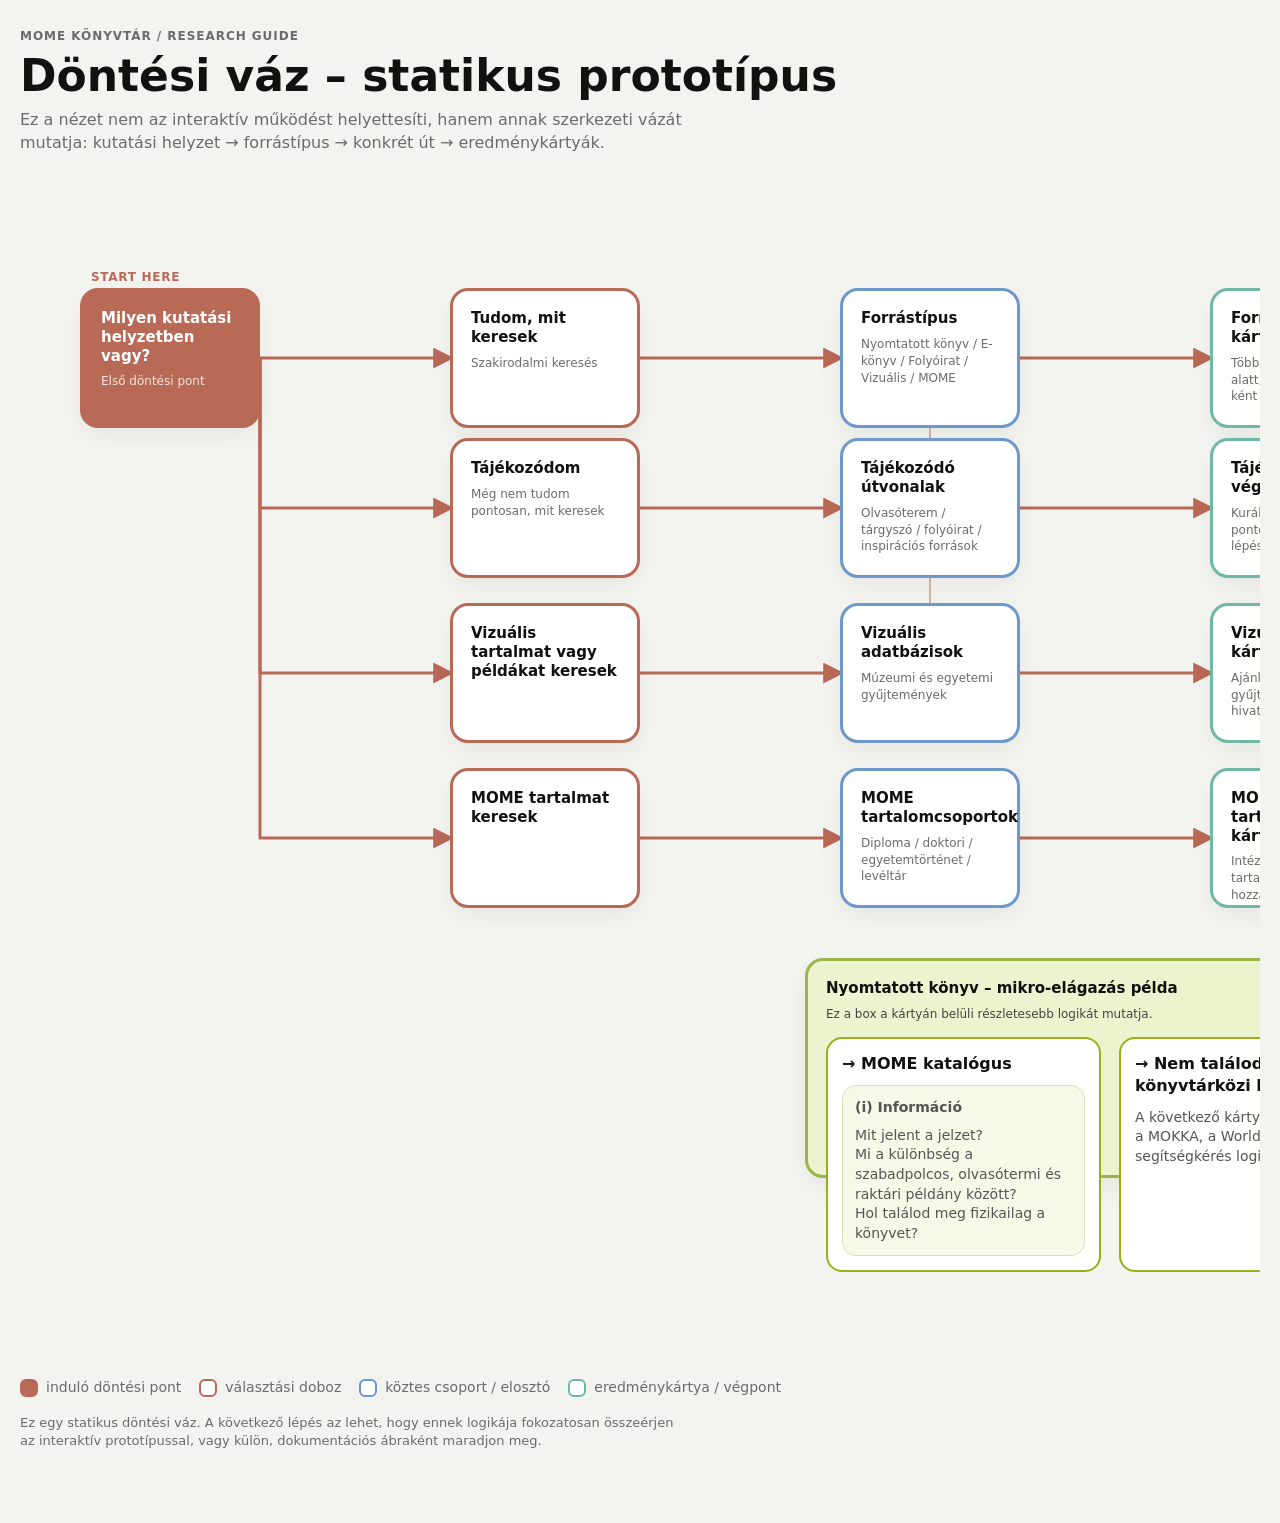
==== mome-research-guide/decision-map.html @ 1010f5ba "Add static decision map prototype for research guide structure" ====
<!DOCTYPE html>
<html lang="hu">
<head>
  <meta charset="UTF-8" />
  <meta name="viewport" content="width=device-width, initial-scale=1.0" />
  <title>MOME Research Guide – döntési váz</title>
  <style>
    :root {
      --bg: #f3f3f0;
      --surface: #ffffff;
      --text: #111111;
      --muted: #6b6b6b;
      --line: #b96a57;
      --line-soft: #d8b2a7;
      --accent: #c2d74c;
      --accent-soft: #edf3cf;
      --shadow: 0 10px 24px rgba(0,0,0,.05);
      --radius: 18px;
    }

    * { box-sizing: border-box; }
    body {
      margin: 0;
      background: var(--bg);
      color: var(--text);
      font-family: system-ui, -apple-system, BlinkMacSystemFont, "Segoe UI", Roboto, Helvetica, Arial, sans-serif;
      line-height: 1.4;
    }

    .wrap {
      max-width: 1500px;
      margin: 0 auto;
      padding: 28px 20px 60px;
    }

    .top {
      margin-bottom: 24px;
    }

    .eyebrow {
      margin: 0 0 8px;
      font-size: 12px;
      text-transform: uppercase;
      letter-spacing: .08em;
      color: var(--muted);
      font-weight: 700;
    }

    h1 {
      margin: 0 0 10px;
      font-size: clamp(28px, 4vw, 44px);
      line-height: 1.06;
    }

    .lead {
      max-width: 72ch;
      margin: 0;
      color: var(--muted);
    }

    .board {
      position: relative;
      min-height: 1180px;
      overflow-x: auto;
      padding: 20px 0 40px;
    }

    .canvas {
      position: relative;
      width: 1380px;
      height: 1120px;
      margin: 0 auto;
    }

    svg.lines {
      position: absolute;
      inset: 0;
      width: 100%;
      height: 100%;
      overflow: visible;
      pointer-events: none;
    }

    .node {
      position: absolute;
      background: var(--surface);
      border: 3px solid var(--line);
      border-radius: 18px;
      box-shadow: var(--shadow);
      padding: 18px 18px 16px;
    }

    .node--start {
      background: var(--line);
      color: #fff;
    }

    .node--group {
      border-color: #6d98c9;
    }

    .node--result {
      border-color: #70b8a6;
    }

    .node-title {
      margin: 0;
      font-size: 15px;
      line-height: 1.25;
      font-weight: 700;
    }

    .node-sub {
      margin: 8px 0 0;
      font-size: 12px;
      color: var(--muted);
    }

    .node--start .node-sub { color: rgba(255,255,255,.82); }

    .badge {
      position: absolute;
      top: -22px;
      left: 8px;
      font-size: 12px;
      font-weight: 700;
      letter-spacing: .06em;
      text-transform: uppercase;
      color: var(--line);
    }

    .legend {
      display: grid;
      grid-template-columns: repeat(4, max-content);
      gap: 14px 18px;
      margin-top: 20px;
      align-items: center;
    }

    .legend-item {
      display: inline-flex;
      align-items: center;
      gap: 8px;
      font-size: 14px;
      color: var(--muted);
    }

    .legend-swatch {
      width: 18px;
      height: 18px;
      border-radius: 6px;
      border: 2px solid var(--line);
      background: var(--surface);
    }

    .legend-swatch.start { background: var(--line); }
    .legend-swatch.group { border-color: #6d98c9; }
    .legend-swatch.result { border-color: #70b8a6; }
    .legend-swatch.help { border-color: #9ab648; background: var(--accent-soft); }

    .footnote {
      margin-top: 16px;
      font-size: 13px;
      color: var(--muted);
      max-width: 80ch;
    }

    @media (max-width: 1100px) {
      .board { overflow-x: auto; }
    }
  </style>
</head>
<body>
  <div class="wrap">
    <div class="top">
      <p class="eyebrow">MOME Könyvtár / Research Guide</p>
      <h1>Döntési váz – statikus prototípus</h1>
      <p class="lead">Ez a nézet nem az interaktív működést helyettesíti, hanem annak szerkezeti vázát mutatja: kutatási helyzet → forrástípus → konkrét út → eredménykártyák.</p>
    </div>

    <div class="board">
      <div class="canvas">
        <svg class="lines" viewBox="0 0 1380 1120" xmlns="http://www.w3.org/2000/svg" aria-hidden="true">
          <defs>
            <marker id="arrow" viewBox="0 0 10 10" refX="8" refY="5" markerWidth="7" markerHeight="7" orient="auto-start-reverse">
              <path d="M 0 0 L 10 5 L 0 10 z" fill="#b96a57" />
            </marker>
          </defs>

          <path d="M 240 160 L 430 160" stroke="#b96a57" stroke-width="3" fill="none" marker-end="url(#arrow)"/>
          <path d="M 240 160 L 240 310 L 430 310" stroke="#b96a57" stroke-width="3" fill="none" marker-end="url(#arrow)"/>
          <path d="M 240 160 L 240 475 L 430 475" stroke="#b96a57" stroke-width="3" fill="none" marker-end="url(#arrow)"/>
          <path d="M 240 160 L 240 640 L 430 640" stroke="#b96a57" stroke-width="3" fill="none" marker-end="url(#arrow)"/>

          <path d="M 620 160 L 820 160" stroke="#b96a57" stroke-width="3" fill="none" marker-end="url(#arrow)"/>
          <path d="M 620 310 L 820 310" stroke="#b96a57" stroke-width="3" fill="none" marker-end="url(#arrow)"/>
          <path d="M 620 475 L 820 475" stroke="#b96a57" stroke-width="3" fill="none" marker-end="url(#arrow)"/>
          <path d="M 620 640 L 820 640" stroke="#b96a57" stroke-width="3" fill="none" marker-end="url(#arrow)"/>

          <path d="M 1000 160 L 1190 160" stroke="#b96a57" stroke-width="3" fill="none" marker-end="url(#arrow)"/>
          <path d="M 1000 310 L 1190 310" stroke="#b96a57" stroke-width="3" fill="none" marker-end="url(#arrow)"/>
          <path d="M 1000 475 L 1190 475" stroke="#b96a57" stroke-width="3" fill="none" marker-end="url(#arrow)"/>
          <path d="M 1000 640 L 1190 640" stroke="#b96a57" stroke-width="3" fill="none" marker-end="url(#arrow)"/>

          <path d="M 910 220 L 910 270" stroke="#d8b2a7" stroke-width="2" fill="none"/>
          <path d="M 910 370 L 910 435" stroke="#d8b2a7" stroke-width="2" fill="none"/>
        </svg>

        <div class="node node--start" style="left:60px; top:90px; width:180px; height:140px;">
          <div class="badge">Start here</div>
          <p class="node-title">Milyen kutatási helyzetben vagy?</p>
          <p class="node-sub">Első döntési pont</p>
        </div>

        <div class="node" style="left:430px; top:90px; width:190px; height:140px;">
          <p class="node-title">Tudom, mit keresek</p>
          <p class="node-sub">Szakirodalmi keresés</p>
        </div>

        <div class="node" style="left:430px; top:240px; width:190px; height:140px;">
          <p class="node-title">Tájékozódom</p>
          <p class="node-sub">Még nem tudom pontosan, mit keresek</p>
        </div>

        <div class="node" style="left:430px; top:405px; width:190px; height:140px;">
          <p class="node-title">Vizuális tartalmat vagy példákat keresek</p>
        </div>

        <div class="node" style="left:430px; top:570px; width:190px; height:140px;">
          <p class="node-title">MOME tartalmat keresek</p>
        </div>

        <div class="node node--group" style="left:820px; top:90px; width:180px; height:140px;">
          <p class="node-title">Forrástípus</p>
          <p class="node-sub">Nyomtatott könyv / E-könyv / Folyóirat / Vizuális / MOME</p>
        </div>

        <div class="node node--group" style="left:820px; top:240px; width:180px; height:140px;">
          <p class="node-title">Tájékozódó útvonalak</p>
          <p class="node-sub">Olvasóterem / tárgyszó / folyóirat / inspirációs források</p>
        </div>

        <div class="node node--group" style="left:820px; top:405px; width:180px; height:140px;">
          <p class="node-title">Vizuális adatbázisok</p>
          <p class="node-sub">Múzeumi és egyetemi gyűjtemények</p>
        </div>

        <div class="node node--group" style="left:820px; top:570px; width:180px; height:140px;">
          <p class="node-title">MOME tartalomcsoportok</p>
          <p class="node-sub">Diploma / doktori / egyetemtörténet / levéltár</p>
        </div>

        <div class="node node--result" style="left:1190px; top:90px; width:170px; height:140px;">
          <p class="node-title">Forrástípus-kártyák</p>
          <p class="node-sub">Több kártya egymás alatt, egy bundle-ként kezelve</p>
        </div>

        <div class="node node--result" style="left:1190px; top:240px; width:170px; height:140px;">
          <p class="node-title">Tájékozódó végpontok</p>
          <p class="node-sub">Kurált belépési pontok és első lépések</p>
        </div>

        <div class="node node--result" style="left:1190px; top:405px; width:170px; height:140px;">
          <p class="node-title">Vizuális forrás-kártya</p>
          <p class="node-sub">Ajánlott gyűjtemények és hivatkozási segítség</p>
        </div>

        <div class="node node--result" style="left:1190px; top:570px; width:170px; height:140px;">
          <p class="node-title">MOME tartalom-kártya</p>
          <p class="node-sub">Intézményi tartalmak és hozzáférési logika</p>
        </div>

        <div class="node" style="left:785px; top:760px; width:610px; height:220px; border-color:#9ab648; background:#edf3cf;">
          <p class="node-title">Nyomtatott könyv – mikro-elágazás példa</p>
          <p class="node-sub" style="margin-bottom:14px; color:#444;">Ez a box a kártyán belüli részletesebb logikát mutatja.</p>
          <div style="display:grid; grid-template-columns:1fr 1fr; gap:18px;">
            <div style="background:#fff; border:2px solid #94b117; border-radius:16px; padding:14px;">
              <strong style="display:block; margin-bottom:10px;">→ MOME katalógus</strong>
              <div style="background:#f6f9e8; border:1px solid #d8e1b1; border-radius:14px; padding:12px; font-size:14px; color:#555;">
                <div style="font-weight:600; margin-bottom:8px;">(i) Információ</div>
                <div>Mit jelent a jelzet?</div>
                <div>Mi a különbség a szabadpolcos, olvasótermi és raktári példány között?</div>
                <div>Hol találod meg fizikailag a könyvet?</div>
              </div>
            </div>
            <div style="background:#fff; border:2px solid #94b117; border-radius:16px; padding:14px;">
              <strong style="display:block; margin-bottom:10px;">→ Nem találod? → könyvtárközi kölcsönzés</strong>
              <div style="font-size:14px; color:#555;">A következő kártyán jelenhet meg a MOKKA, a WorldCat és a segítségkérés logikája.</div>
            </div>
          </div>
        </div>
      </div>
    </div>

    <div class="legend">
      <div class="legend-item"><span class="legend-swatch start"></span> induló döntési pont</div>
      <div class="legend-item"><span class="legend-swatch"></span> választási doboz</div>
      <div class="legend-item"><span class="legend-swatch group"></span> köztes csoport / elosztó</div>
      <div class="legend-item"><span class="legend-swatch result"></span> eredménykártya / végpont</div>
    </div>

    <p class="footnote">Ez egy statikus döntési váz. A következő lépés az lehet, hogy ennek logikája fokozatosan összeérjen az interaktív prototípussal, vagy külön, dokumentációs ábraként maradjon meg.</p>
  </div>
</body>
</html>
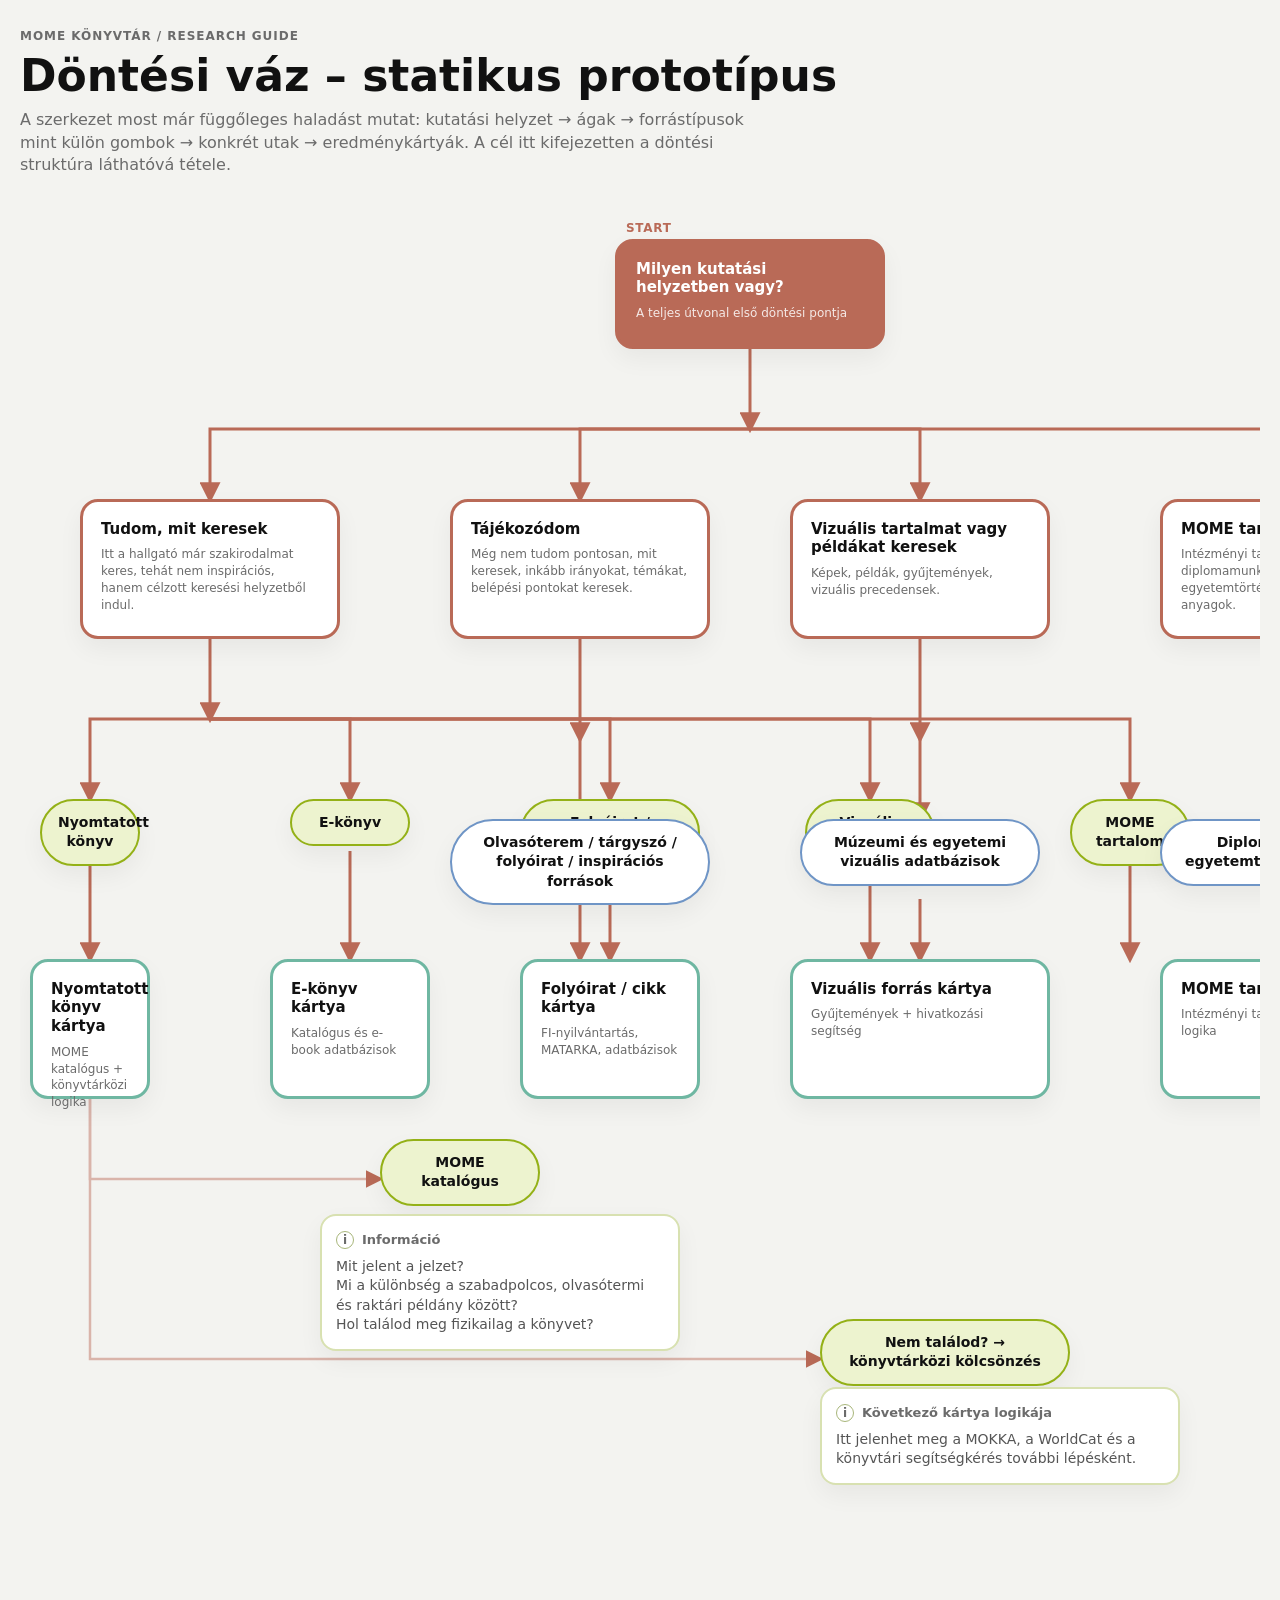
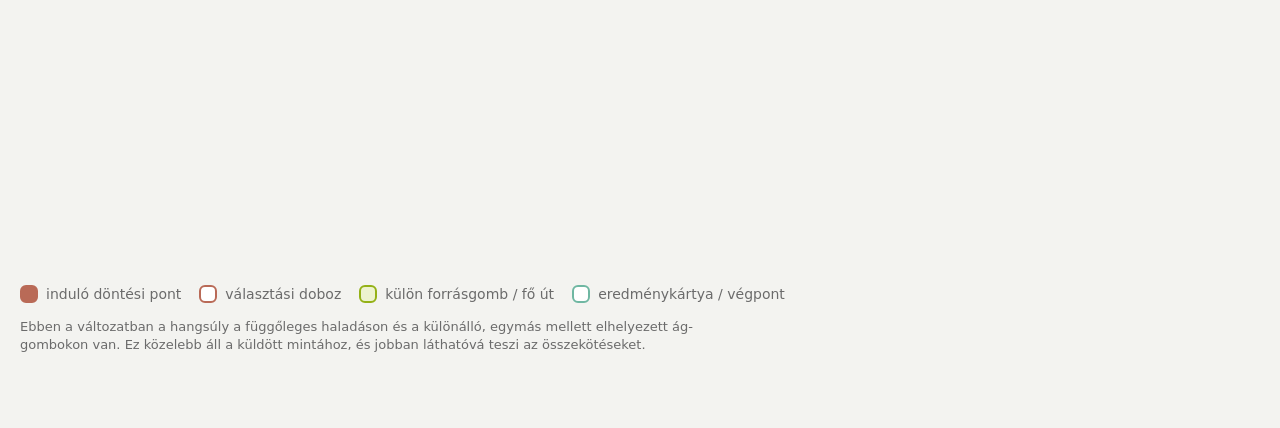
==== commit 3b0c0d29: "Rework decision map to vertical flow with separate branching buttons" ====
--- a/mome-research-guide/decision-map.html
+++ b/mome-research-guide/decision-map.html
@@ -11,13 +11,14 @@
       --text: #111111;
       --muted: #6b6b6b;
       --line: #b96a57;
-      --line-soft: #d8b2a7;
+      --line-soft: #d9b4aa;
       --accent: #c2d74c;
       --accent-soft: #edf3cf;
+      --result: #6fb7a2;
+      --group: #6f95c6;
       --shadow: 0 10px 24px rgba(0,0,0,.05);
       --radius: 18px;
     }
-
     * { box-sizing: border-box; }
     body {
       margin: 0;
@@ -26,17 +27,11 @@
       font-family: system-ui, -apple-system, BlinkMacSystemFont, "Segoe UI", Roboto, Helvetica, Arial, sans-serif;
       line-height: 1.4;
     }
-
     .wrap {
-      max-width: 1500px;
+      max-width: 1540px;
       margin: 0 auto;
       padding: 28px 20px 60px;
     }
-
-    .top {
-      margin-bottom: 24px;
-    }
-
     .eyebrow {
       margin: 0 0 8px;
       font-size: 12px;
@@ -45,42 +40,33 @@
       color: var(--muted);
       font-weight: 700;
     }
-
     h1 {
       margin: 0 0 10px;
       font-size: clamp(28px, 4vw, 44px);
       line-height: 1.06;
     }
-
     .lead {
       max-width: 72ch;
-      margin: 0;
-      color: var(--muted);
-    }
-
+      margin: 0 0 22px;
+      color: var(--muted);
+    }
     .board {
-      position: relative;
-      min-height: 1180px;
       overflow-x: auto;
-      padding: 20px 0 40px;
-    }
-
+      padding-bottom: 28px;
+    }
     .canvas {
       position: relative;
-      width: 1380px;
-      height: 1120px;
+      width: 1460px;
+      height: 1640px;
       margin: 0 auto;
     }
-
     svg.lines {
       position: absolute;
       inset: 0;
       width: 100%;
       height: 100%;
-      overflow: visible;
       pointer-events: none;
     }
-
     .node {
       position: absolute;
       background: var(--surface);
@@ -89,35 +75,24 @@
       box-shadow: var(--shadow);
       padding: 18px 18px 16px;
     }
-
     .node--start {
       background: var(--line);
       color: #fff;
     }
-
-    .node--group {
-      border-color: #6d98c9;
-    }
-
-    .node--result {
-      border-color: #70b8a6;
-    }
-
+    .node--group { border-color: var(--group); }
+    .node--result { border-color: var(--result); }
     .node-title {
       margin: 0;
       font-size: 15px;
       line-height: 1.25;
       font-weight: 700;
     }
-
     .node-sub {
       margin: 8px 0 0;
       font-size: 12px;
       color: var(--muted);
     }
-
-    .node--start .node-sub { color: rgba(255,255,255,.82); }
-
+    .node--start .node-sub { color: rgba(255,255,255,.85); }
     .badge {
       position: absolute;
       top: -22px;
@@ -128,23 +103,63 @@
       text-transform: uppercase;
       color: var(--line);
     }
-
-    .legend {
-      display: grid;
-      grid-template-columns: repeat(4, max-content);
-      gap: 14px 18px;
-      margin-top: 20px;
-      align-items: center;
-    }
-
-    .legend-item {
+    .choice {
+      position: absolute;
+      background: #fff;
+      border: 2px solid var(--line);
+      border-radius: 999px;
+      padding: 12px 16px;
+      box-shadow: var(--shadow);
+      font-size: 14px;
+      font-weight: 600;
+      text-align: center;
+    }
+    .choice--accent {
+      border-color: #94b117;
+      background: var(--accent-soft);
+    }
+    .choice--group {
+      border-color: var(--group);
+    }
+    .panel-note {
+      position: absolute;
+      background: #fff;
+      border: 2px solid #d8e1b1;
+      border-radius: 16px;
+      padding: 14px;
+      color: #555;
+      font-size: 14px;
+      box-shadow: var(--shadow);
+    }
+    .panel-note .head {
       display: inline-flex;
       align-items: center;
       gap: 8px;
+      margin-bottom: 8px;
+      color: var(--muted);
+      font-weight: 600;
+      font-size: 13px;
+    }
+    .icon {
+      display: inline-flex;
+      align-items: center;
+      justify-content: center;
+      width: 18px;
+      height: 18px;
+      border-radius: 50%;
+      border: 1px solid #a8b67a;
+      font-size: 12px;
+      line-height: 1;
+    }
+    .legend {
+      display: flex;
+      flex-wrap: wrap;
+      gap: 14px 18px;
+      margin-top: 18px;
+      color: var(--muted);
       font-size: 14px;
-      color: var(--muted);
-    }
-
+    }
+    .legend-item { display: inline-flex; align-items: center; gap: 8px; }
     .legend-swatch {
       width: 18px;
       height: 18px;
@@ -152,142 +167,150 @@
       border: 2px solid var(--line);
       background: var(--surface);
     }
-
     .legend-swatch.start { background: var(--line); }
-    .legend-swatch.group { border-color: #6d98c9; }
-    .legend-swatch.result { border-color: #70b8a6; }
-    .legend-swatch.help { border-color: #9ab648; background: var(--accent-soft); }
-
+    .legend-swatch.group { border-color: var(--group); }
+    .legend-swatch.result { border-color: var(--result); }
+    .legend-swatch.accent { border-color: #94b117; background: var(--accent-soft); }
     .footnote {
-      margin-top: 16px;
+      margin-top: 14px;
       font-size: 13px;
       color: var(--muted);
-      max-width: 80ch;
-    }
-
-    @media (max-width: 1100px) {
-      .board { overflow-x: auto; }
+      max-width: 84ch;
     }
   </style>
 </head>
 <body>
   <div class="wrap">
-    <div class="top">
-      <p class="eyebrow">MOME Könyvtár / Research Guide</p>
-      <h1>Döntési váz – statikus prototípus</h1>
-      <p class="lead">Ez a nézet nem az interaktív működést helyettesíti, hanem annak szerkezeti vázát mutatja: kutatási helyzet → forrástípus → konkrét út → eredménykártyák.</p>
-    </div>
+    <p class="eyebrow">MOME Könyvtár / Research Guide</p>
+    <h1>Döntési váz – statikus prototípus</h1>
+    <p class="lead">A szerkezet most már függőleges haladást mutat: kutatási helyzet → ágak → forrástípusok mint külön gombok → konkrét utak → eredménykártyák. A cél itt kifejezetten a döntési struktúra láthatóvá tétele.</p>
 
     <div class="board">
       <div class="canvas">
-        <svg class="lines" viewBox="0 0 1380 1120" xmlns="http://www.w3.org/2000/svg" aria-hidden="true">
+        <svg class="lines" viewBox="0 0 1460 1640" xmlns="http://www.w3.org/2000/svg" aria-hidden="true">
           <defs>
             <marker id="arrow" viewBox="0 0 10 10" refX="8" refY="5" markerWidth="7" markerHeight="7" orient="auto-start-reverse">
               <path d="M 0 0 L 10 5 L 0 10 z" fill="#b96a57" />
             </marker>
           </defs>
 
-          <path d="M 240 160 L 430 160" stroke="#b96a57" stroke-width="3" fill="none" marker-end="url(#arrow)"/>
-          <path d="M 240 160 L 240 310 L 430 310" stroke="#b96a57" stroke-width="3" fill="none" marker-end="url(#arrow)"/>
-          <path d="M 240 160 L 240 475 L 430 475" stroke="#b96a57" stroke-width="3" fill="none" marker-end="url(#arrow)"/>
-          <path d="M 240 160 L 240 640 L 430 640" stroke="#b96a57" stroke-width="3" fill="none" marker-end="url(#arrow)"/>
-
-          <path d="M 620 160 L 820 160" stroke="#b96a57" stroke-width="3" fill="none" marker-end="url(#arrow)"/>
-          <path d="M 620 310 L 820 310" stroke="#b96a57" stroke-width="3" fill="none" marker-end="url(#arrow)"/>
-          <path d="M 620 475 L 820 475" stroke="#b96a57" stroke-width="3" fill="none" marker-end="url(#arrow)"/>
-          <path d="M 620 640 L 820 640" stroke="#b96a57" stroke-width="3" fill="none" marker-end="url(#arrow)"/>
-
-          <path d="M 1000 160 L 1190 160" stroke="#b96a57" stroke-width="3" fill="none" marker-end="url(#arrow)"/>
-          <path d="M 1000 310 L 1190 310" stroke="#b96a57" stroke-width="3" fill="none" marker-end="url(#arrow)"/>
-          <path d="M 1000 475 L 1190 475" stroke="#b96a57" stroke-width="3" fill="none" marker-end="url(#arrow)"/>
-          <path d="M 1000 640 L 1190 640" stroke="#b96a57" stroke-width="3" fill="none" marker-end="url(#arrow)"/>
-
-          <path d="M 910 220 L 910 270" stroke="#d8b2a7" stroke-width="2" fill="none"/>
-          <path d="M 910 370 L 910 435" stroke="#d8b2a7" stroke-width="2" fill="none"/>
+          <!-- start to first level -->
+          <path d="M730 150 L730 230" stroke="#b96a57" stroke-width="3" fill="none" marker-end="url(#arrow)"/>
+          <path d="M730 230 L190 230 L190 300" stroke="#b96a57" stroke-width="3" fill="none" marker-end="url(#arrow)"/>
+          <path d="M730 230 L560 230 L560 300" stroke="#b96a57" stroke-width="3" fill="none" marker-end="url(#arrow)"/>
+          <path d="M730 230 L900 230 L900 300" stroke="#b96a57" stroke-width="3" fill="none" marker-end="url(#arrow)"/>
+          <path d="M730 230 L1270 230 L1270 300" stroke="#b96a57" stroke-width="3" fill="none" marker-end="url(#arrow)"/>
+
+          <!-- tudom mit keresek to source type buttons -->
+          <path d="M190 440 L190 520" stroke="#b96a57" stroke-width="3" fill="none" marker-end="url(#arrow)"/>
+          <path d="M190 520 L70 520 L70 600" stroke="#b96a57" stroke-width="3" fill="none" marker-end="url(#arrow)"/>
+          <path d="M190 520 L330 520 L330 600" stroke="#b96a57" stroke-width="3" fill="none" marker-end="url(#arrow)"/>
+          <path d="M190 520 L590 520 L590 600" stroke="#b96a57" stroke-width="3" fill="none" marker-end="url(#arrow)"/>
+          <path d="M190 520 L850 520 L850 600" stroke="#b96a57" stroke-width="3" fill="none" marker-end="url(#arrow)"/>
+          <path d="M190 520 L1110 520 L1110 600" stroke="#b96a57" stroke-width="3" fill="none" marker-end="url(#arrow)"/>
+
+          <!-- source type buttons to result cards -->
+          <path d="M70 652 L70 760" stroke="#b96a57" stroke-width="3" fill="none" marker-end="url(#arrow)"/>
+          <path d="M330 652 L330 760" stroke="#b96a57" stroke-width="3" fill="none" marker-end="url(#arrow)"/>
+          <path d="M590 652 L590 760" stroke="#b96a57" stroke-width="3" fill="none" marker-end="url(#arrow)"/>
+          <path d="M850 652 L850 760" stroke="#b96a57" stroke-width="3" fill="none" marker-end="url(#arrow)"/>
+          <path d="M1110 652 L1110 760" stroke="#b96a57" stroke-width="3" fill="none" marker-end="url(#arrow)"/>
+
+          <!-- inspiration branch -->
+          <path d="M560 440 L560 540" stroke="#b96a57" stroke-width="3" fill="none" marker-end="url(#arrow)"/>
+          <path d="M560 540 L560 620" stroke="#b96a57" stroke-width="3" fill="none" marker-end="url(#arrow)"/>
+          <path d="M560 700 L560 760" stroke="#b96a57" stroke-width="3" fill="none" marker-end="url(#arrow)"/>
+
+          <!-- visual branch -->
+          <path d="M900 440 L900 540" stroke="#b96a57" stroke-width="3" fill="none" marker-end="url(#arrow)"/>
+          <path d="M900 540 L900 620" stroke="#b96a57" stroke-width="3" fill="none" marker-end="url(#arrow)"/>
+          <path d="M900 700 L900 760" stroke="#b96a57" stroke-width="3" fill="none" marker-end="url(#arrow)"/>
+
+          <!-- mome branch -->
+          <path d="M1270 440 L1270 540" stroke="#b96a57" stroke-width="3" fill="none" marker-end="url(#arrow)"/>
+          <path d="M1270 540 L1270 620" stroke="#b96a57" stroke-width="3" fill="none" marker-end="url(#arrow)"/>
+          <path d="M1270 700 L1270 760" stroke="#b96a57" stroke-width="3" fill="none" marker-end="url(#arrow)"/>
+
+          <!-- print books micro example -->
+          <path d="M70 900 L70 980 L360 980" stroke="#d9b4aa" stroke-width="2.5" fill="none" marker-end="url(#arrow)"/>
+          <path d="M70 900 L70 1160 L800 1160" stroke="#d9b4aa" stroke-width="2.5" fill="none" marker-end="url(#arrow)"/>
         </svg>
 
-        <div class="node node--start" style="left:60px; top:90px; width:180px; height:140px;">
-          <div class="badge">Start here</div>
+        <div class="node node--start" style="left:595px; top:40px; width:270px; height:110px;">
+          <div class="badge">Start</div>
           <p class="node-title">Milyen kutatási helyzetben vagy?</p>
-          <p class="node-sub">Első döntési pont</p>
-        </div>
-
-        <div class="node" style="left:430px; top:90px; width:190px; height:140px;">
+          <p class="node-sub">A teljes útvonal első döntési pontja</p>
+        </div>
+
+        <div class="node" style="left:60px; top:300px; width:260px; height:140px;">
           <p class="node-title">Tudom, mit keresek</p>
-          <p class="node-sub">Szakirodalmi keresés</p>
-        </div>
-
-        <div class="node" style="left:430px; top:240px; width:190px; height:140px;">
+          <p class="node-sub">Itt a hallgató már szakirodalmat keres, tehát nem inspirációs, hanem célzott keresési helyzetből indul.</p>
+        </div>
+
+        <div class="node" style="left:430px; top:300px; width:260px; height:140px;">
           <p class="node-title">Tájékozódom</p>
-          <p class="node-sub">Még nem tudom pontosan, mit keresek</p>
-        </div>
-
-        <div class="node" style="left:430px; top:405px; width:190px; height:140px;">
+          <p class="node-sub">Még nem tudom pontosan, mit keresek, inkább irányokat, témákat, belépési pontokat keresek.</p>
+        </div>
+
+        <div class="node" style="left:770px; top:300px; width:260px; height:140px;">
           <p class="node-title">Vizuális tartalmat vagy példákat keresek</p>
-        </div>
-
-        <div class="node" style="left:430px; top:570px; width:190px; height:140px;">
+          <p class="node-sub">Képek, példák, gyűjtemények, vizuális precedensek.</p>
+        </div>
+
+        <div class="node" style="left:1140px; top:300px; width:260px; height:140px;">
           <p class="node-title">MOME tartalmat keresek</p>
-        </div>
-
-        <div class="node node--group" style="left:820px; top:90px; width:180px; height:140px;">
-          <p class="node-title">Forrástípus</p>
-          <p class="node-sub">Nyomtatott könyv / E-könyv / Folyóirat / Vizuális / MOME</p>
-        </div>
-
-        <div class="node node--group" style="left:820px; top:240px; width:180px; height:140px;">
-          <p class="node-title">Tájékozódó útvonalak</p>
-          <p class="node-sub">Olvasóterem / tárgyszó / folyóirat / inspirációs források</p>
-        </div>
-
-        <div class="node node--group" style="left:820px; top:405px; width:180px; height:140px;">
-          <p class="node-title">Vizuális adatbázisok</p>
-          <p class="node-sub">Múzeumi és egyetemi gyűjtemények</p>
-        </div>
-
-        <div class="node node--group" style="left:820px; top:570px; width:180px; height:140px;">
-          <p class="node-title">MOME tartalomcsoportok</p>
-          <p class="node-sub">Diploma / doktori / egyetemtörténet / levéltár</p>
-        </div>
-
-        <div class="node node--result" style="left:1190px; top:90px; width:170px; height:140px;">
-          <p class="node-title">Forrástípus-kártyák</p>
-          <p class="node-sub">Több kártya egymás alatt, egy bundle-ként kezelve</p>
-        </div>
-
-        <div class="node node--result" style="left:1190px; top:240px; width:170px; height:140px;">
-          <p class="node-title">Tájékozódó végpontok</p>
-          <p class="node-sub">Kurált belépési pontok és első lépések</p>
-        </div>
-
-        <div class="node node--result" style="left:1190px; top:405px; width:170px; height:140px;">
-          <p class="node-title">Vizuális forrás-kártya</p>
-          <p class="node-sub">Ajánlott gyűjtemények és hivatkozási segítség</p>
-        </div>
-
-        <div class="node node--result" style="left:1190px; top:570px; width:170px; height:140px;">
-          <p class="node-title">MOME tartalom-kártya</p>
-          <p class="node-sub">Intézményi tartalmak és hozzáférési logika</p>
-        </div>
-
-        <div class="node" style="left:785px; top:760px; width:610px; height:220px; border-color:#9ab648; background:#edf3cf;">
-          <p class="node-title">Nyomtatott könyv – mikro-elágazás példa</p>
-          <p class="node-sub" style="margin-bottom:14px; color:#444;">Ez a box a kártyán belüli részletesebb logikát mutatja.</p>
-          <div style="display:grid; grid-template-columns:1fr 1fr; gap:18px;">
-            <div style="background:#fff; border:2px solid #94b117; border-radius:16px; padding:14px;">
-              <strong style="display:block; margin-bottom:10px;">→ MOME katalógus</strong>
-              <div style="background:#f6f9e8; border:1px solid #d8e1b1; border-radius:14px; padding:12px; font-size:14px; color:#555;">
-                <div style="font-weight:600; margin-bottom:8px;">(i) Információ</div>
-                <div>Mit jelent a jelzet?</div>
-                <div>Mi a különbség a szabadpolcos, olvasótermi és raktári példány között?</div>
-                <div>Hol találod meg fizikailag a könyvet?</div>
-              </div>
-            </div>
-            <div style="background:#fff; border:2px solid #94b117; border-radius:16px; padding:14px;">
-              <strong style="display:block; margin-bottom:10px;">→ Nem találod? → könyvtárközi kölcsönzés</strong>
-              <div style="font-size:14px; color:#555;">A következő kártyán jelenhet meg a MOKKA, a WorldCat és a segítségkérés logikája.</div>
-            </div>
-          </div>
+          <p class="node-sub">Intézményi tartalmak, diplomamunkák, doktori művek, egyetemtörténeti és levéltári anyagok.</p>
+        </div>
+
+        <!-- separate source-type buttons -->
+        <div class="choice choice--accent" style="left:20px; top:600px; width:100px;">Nyomtatott könyv</div>
+        <div class="choice choice--accent" style="left:270px; top:600px; width:120px;">E-könyv</div>
+        <div class="choice choice--accent" style="left:500px; top:600px; width:180px;">Folyóirat / folyóiratcikk</div>
+        <div class="choice choice--accent" style="left:785px; top:600px; width:130px;">Vizuális forrás</div>
+        <div class="choice choice--accent" style="left:1050px; top:600px; width:120px;">MOME tartalom</div>
+
+        <!-- mid branch buttons -->
+        <div class="choice choice--group" style="left:430px; top:620px; width:260px;">Olvasóterem / tárgyszó / folyóirat / inspirációs források</div>
+        <div class="choice choice--group" style="left:780px; top:620px; width:240px;">Múzeumi és egyetemi vizuális adatbázisok</div>
+        <div class="choice choice--group" style="left:1140px; top:620px; width:260px;">Diploma / doktori / egyetemtörténet / levéltár</div>
+
+        <!-- result cards -->
+        <div class="node node--result" style="left:10px; top:760px; width:120px; height:140px;">
+          <p class="node-title">Nyomtatott könyv kártya</p>
+          <p class="node-sub">MOME katalógus + könyvtárközi logika</p>
+        </div>
+        <div class="node node--result" style="left:250px; top:760px; width:160px; height:140px;">
+          <p class="node-title">E-könyv kártya</p>
+          <p class="node-sub">Katalógus és e-book adatbázisok</p>
+        </div>
+        <div class="node node--result" style="left:500px; top:760px; width:180px; height:140px;">
+          <p class="node-title">Folyóirat / cikk kártya</p>
+          <p class="node-sub">FI-nyilvántartás, MATARKA, adatbázisok</p>
+        </div>
+        <div class="node node--result" style="left:430px; top:760px; width:260px; height:140px; opacity:0; pointer-events:none;"></div>
+        <div class="node node--result" style="left:770px; top:760px; width:260px; height:140px;">
+          <p class="node-title">Vizuális forrás kártya</p>
+          <p class="node-sub">Gyűjtemények + hivatkozási segítség</p>
+        </div>
+        <div class="node node--result" style="left:1140px; top:760px; width:260px; height:140px;">
+          <p class="node-title">MOME tartalom kártya</p>
+          <p class="node-sub">Intézményi tartalom és hozzáférési logika</p>
+        </div>
+
+        <!-- micro branching example -->
+        <div class="choice choice--accent" style="left:360px; top:940px; width:160px;">MOME katalógus</div>
+        <div class="choice choice--accent" style="left:800px; top:1120px; width:250px;">Nem találod? → könyvtárközi kölcsönzés</div>
+
+        <div class="panel-note" style="left:300px; top:1015px; width:360px;">
+          <div class="head"><span class="icon">i</span><span>Információ</span></div>
+          <div>Mit jelent a jelzet?</div>
+          <div>Mi a különbség a szabadpolcos, olvasótermi és raktári példány között?</div>
+          <div>Hol találod meg fizikailag a könyvet?</div>
+        </div>
+
+        <div class="panel-note" style="left:800px; top:1188px; width:360px;">
+          <div class="head"><span class="icon">i</span><span>Következő kártya logikája</span></div>
+          <div>Itt jelenhet meg a MOKKA, a WorldCat és a könyvtári segítségkérés további lépésként.</div>
         </div>
       </div>
     </div>
@@ -295,11 +318,11 @@
     <div class="legend">
       <div class="legend-item"><span class="legend-swatch start"></span> induló döntési pont</div>
       <div class="legend-item"><span class="legend-swatch"></span> választási doboz</div>
-      <div class="legend-item"><span class="legend-swatch group"></span> köztes csoport / elosztó</div>
+      <div class="legend-item"><span class="legend-swatch accent"></span> külön forrásgomb / fő út</div>
       <div class="legend-item"><span class="legend-swatch result"></span> eredménykártya / végpont</div>
     </div>
 
-    <p class="footnote">Ez egy statikus döntési váz. A következő lépés az lehet, hogy ennek logikája fokozatosan összeérjen az interaktív prototípussal, vagy külön, dokumentációs ábraként maradjon meg.</p>
+    <p class="footnote">Ebben a változatban a hangsúly a függőleges haladáson és a különálló, egymás mellett elhelyezett ág-gombokon van. Ez közelebb áll a küldött mintához, és jobban láthatóvá teszi az összekötéseket.</p>
   </div>
 </body>
 </html>
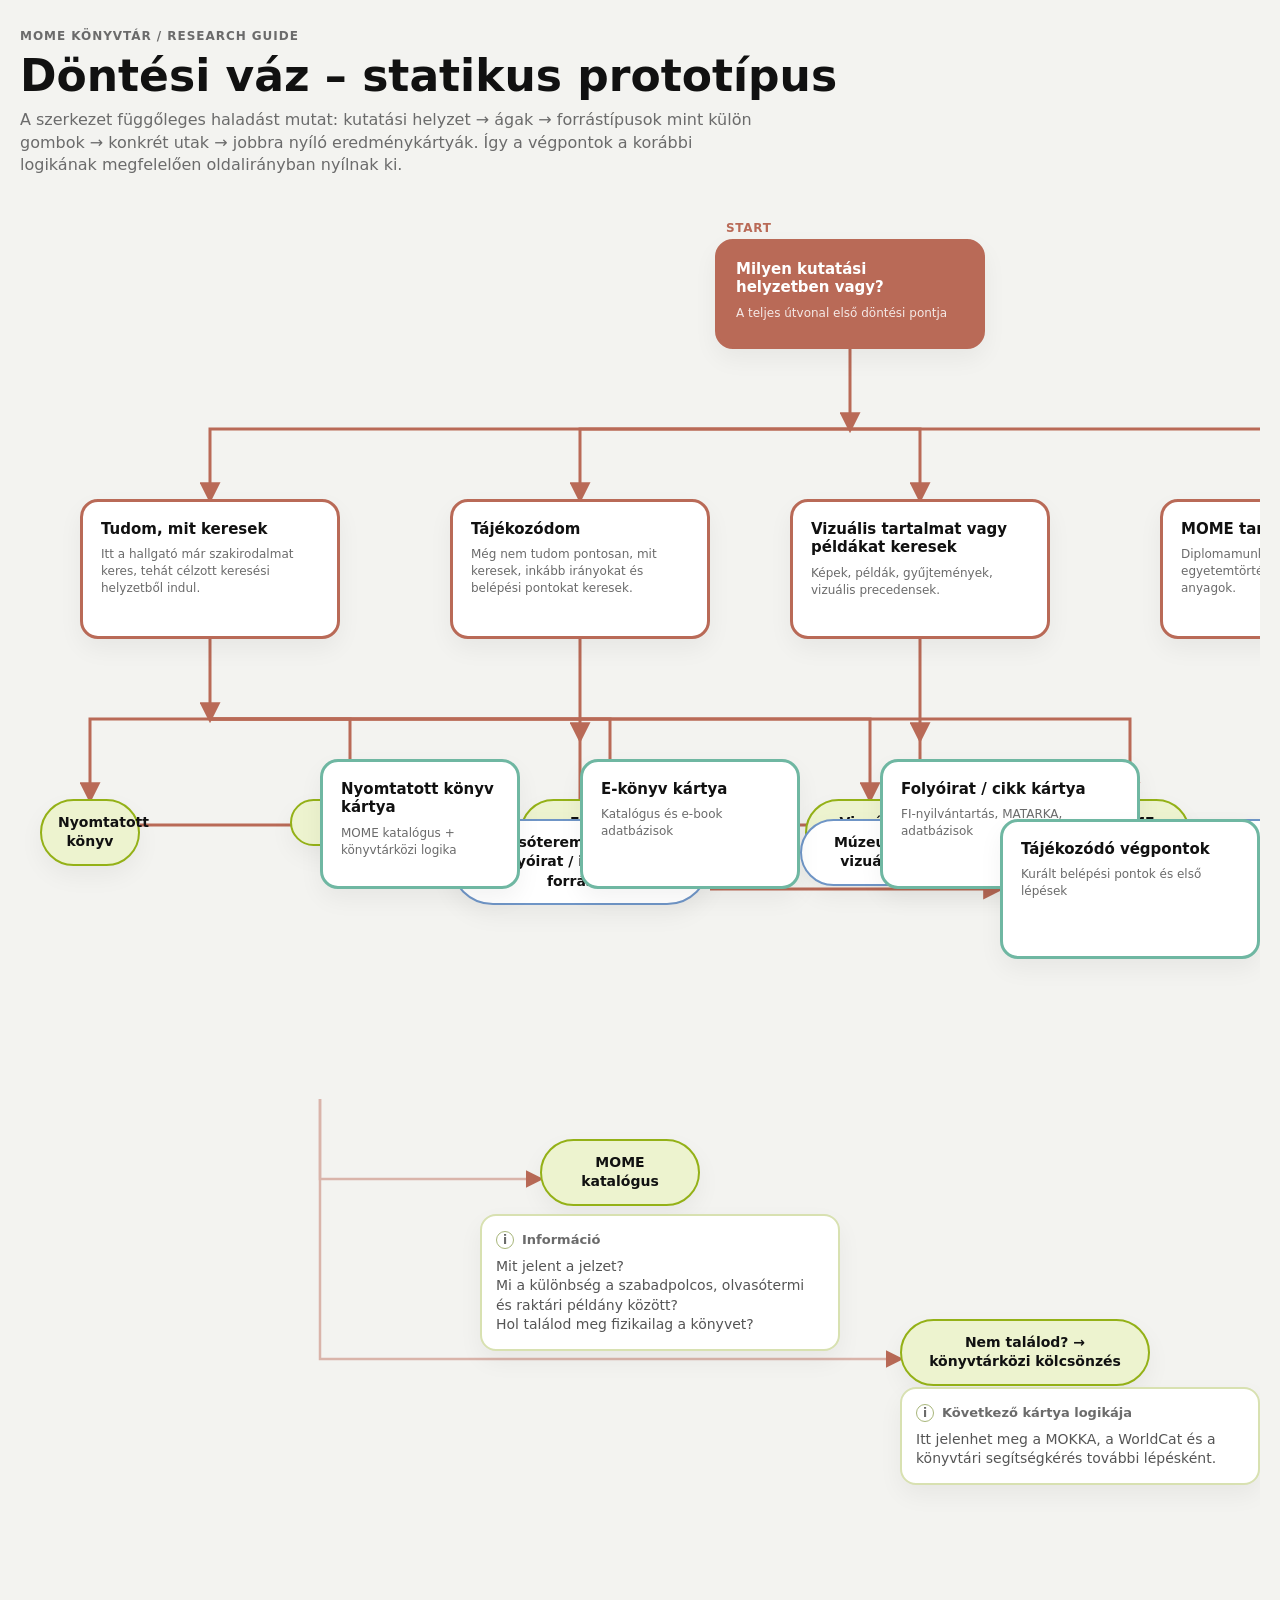
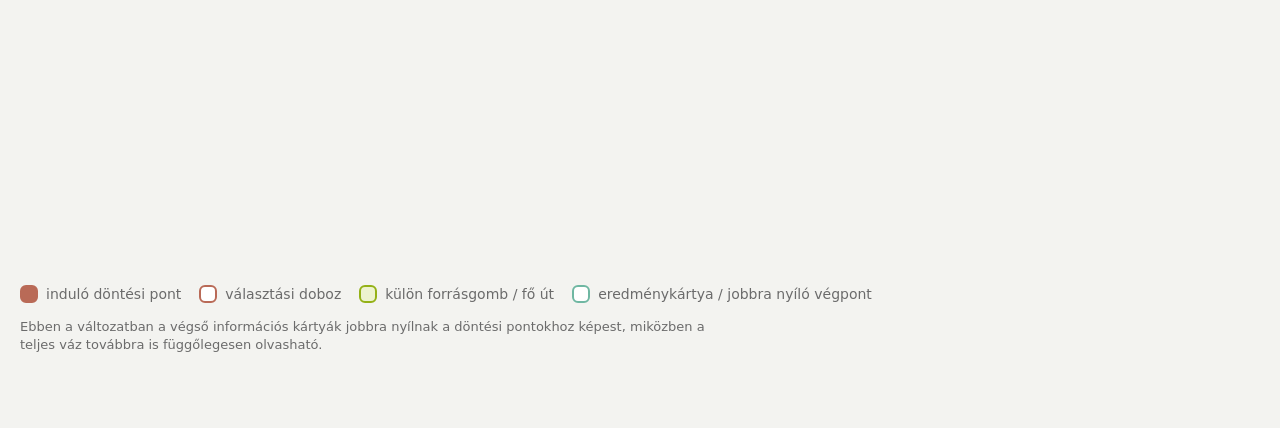
==== commit 570544d8: "Make final info cards open to the right in decision map" ====
--- a/mome-research-guide/decision-map.html
+++ b/mome-research-guide/decision-map.html
@@ -28,7 +28,7 @@
       line-height: 1.4;
     }
     .wrap {
-      max-width: 1540px;
+      max-width: 1700px;
       margin: 0 auto;
       padding: 28px 20px 60px;
     }
@@ -56,7 +56,7 @@
     }
     .canvas {
       position: relative;
-      width: 1460px;
+      width: 1660px;
       height: 1640px;
       margin: 0 auto;
     }
@@ -183,25 +183,23 @@
   <div class="wrap">
     <p class="eyebrow">MOME Könyvtár / Research Guide</p>
     <h1>Döntési váz – statikus prototípus</h1>
-    <p class="lead">A szerkezet most már függőleges haladást mutat: kutatási helyzet → ágak → forrástípusok mint külön gombok → konkrét utak → eredménykártyák. A cél itt kifejezetten a döntési struktúra láthatóvá tétele.</p>
+    <p class="lead">A szerkezet függőleges haladást mutat: kutatási helyzet → ágak → forrástípusok mint külön gombok → konkrét utak → jobbra nyíló eredménykártyák. Így a végpontok a korábbi logikának megfelelően oldalirányban nyílnak ki.</p>
 
     <div class="board">
       <div class="canvas">
-        <svg class="lines" viewBox="0 0 1460 1640" xmlns="http://www.w3.org/2000/svg" aria-hidden="true">
+        <svg class="lines" viewBox="0 0 1660 1640" xmlns="http://www.w3.org/2000/svg" aria-hidden="true">
           <defs>
             <marker id="arrow" viewBox="0 0 10 10" refX="8" refY="5" markerWidth="7" markerHeight="7" orient="auto-start-reverse">
               <path d="M 0 0 L 10 5 L 0 10 z" fill="#b96a57" />
             </marker>
           </defs>
 
-          <!-- start to first level -->
-          <path d="M730 150 L730 230" stroke="#b96a57" stroke-width="3" fill="none" marker-end="url(#arrow)"/>
-          <path d="M730 230 L190 230 L190 300" stroke="#b96a57" stroke-width="3" fill="none" marker-end="url(#arrow)"/>
-          <path d="M730 230 L560 230 L560 300" stroke="#b96a57" stroke-width="3" fill="none" marker-end="url(#arrow)"/>
-          <path d="M730 230 L900 230 L900 300" stroke="#b96a57" stroke-width="3" fill="none" marker-end="url(#arrow)"/>
-          <path d="M730 230 L1270 230 L1270 300" stroke="#b96a57" stroke-width="3" fill="none" marker-end="url(#arrow)"/>
-
-          <!-- tudom mit keresek to source type buttons -->
+          <path d="M830 150 L830 230" stroke="#b96a57" stroke-width="3" fill="none" marker-end="url(#arrow)"/>
+          <path d="M830 230 L190 230 L190 300" stroke="#b96a57" stroke-width="3" fill="none" marker-end="url(#arrow)"/>
+          <path d="M830 230 L560 230 L560 300" stroke="#b96a57" stroke-width="3" fill="none" marker-end="url(#arrow)"/>
+          <path d="M830 230 L900 230 L900 300" stroke="#b96a57" stroke-width="3" fill="none" marker-end="url(#arrow)"/>
+          <path d="M830 230 L1270 230 L1270 300" stroke="#b96a57" stroke-width="3" fill="none" marker-end="url(#arrow)"/>
+
           <path d="M190 440 L190 520" stroke="#b96a57" stroke-width="3" fill="none" marker-end="url(#arrow)"/>
           <path d="M190 520 L70 520 L70 600" stroke="#b96a57" stroke-width="3" fill="none" marker-end="url(#arrow)"/>
           <path d="M190 520 L330 520 L330 600" stroke="#b96a57" stroke-width="3" fill="none" marker-end="url(#arrow)"/>
@@ -209,34 +207,29 @@
           <path d="M190 520 L850 520 L850 600" stroke="#b96a57" stroke-width="3" fill="none" marker-end="url(#arrow)"/>
           <path d="M190 520 L1110 520 L1110 600" stroke="#b96a57" stroke-width="3" fill="none" marker-end="url(#arrow)"/>
 
-          <!-- source type buttons to result cards -->
-          <path d="M70 652 L70 760" stroke="#b96a57" stroke-width="3" fill="none" marker-end="url(#arrow)"/>
-          <path d="M330 652 L330 760" stroke="#b96a57" stroke-width="3" fill="none" marker-end="url(#arrow)"/>
-          <path d="M590 652 L590 760" stroke="#b96a57" stroke-width="3" fill="none" marker-end="url(#arrow)"/>
-          <path d="M850 652 L850 760" stroke="#b96a57" stroke-width="3" fill="none" marker-end="url(#arrow)"/>
-          <path d="M1110 652 L1110 760" stroke="#b96a57" stroke-width="3" fill="none" marker-end="url(#arrow)"/>
-
-          <!-- inspiration branch -->
+          <path d="M120 626 L300 626" stroke="#b96a57" stroke-width="3" fill="none" marker-end="url(#arrow)"/>
+          <path d="M390 626 L560 626" stroke="#b96a57" stroke-width="3" fill="none" marker-end="url(#arrow)"/>
+          <path d="M680 626 L860 626" stroke="#b96a57" stroke-width="3" fill="none" marker-end="url(#arrow)"/>
+          <path d="M920 626 L1160 626" stroke="#b96a57" stroke-width="3" fill="none" marker-end="url(#arrow)"/>
+          <path d="M1180 626 L1480 626" stroke="#b96a57" stroke-width="3" fill="none" marker-end="url(#arrow)"/>
+
           <path d="M560 440 L560 540" stroke="#b96a57" stroke-width="3" fill="none" marker-end="url(#arrow)"/>
           <path d="M560 540 L560 620" stroke="#b96a57" stroke-width="3" fill="none" marker-end="url(#arrow)"/>
-          <path d="M560 700 L560 760" stroke="#b96a57" stroke-width="3" fill="none" marker-end="url(#arrow)"/>
-
-          <!-- visual branch -->
+          <path d="M690 690 L980 690" stroke="#b96a57" stroke-width="3" fill="none" marker-end="url(#arrow)"/>
+
           <path d="M900 440 L900 540" stroke="#b96a57" stroke-width="3" fill="none" marker-end="url(#arrow)"/>
           <path d="M900 540 L900 620" stroke="#b96a57" stroke-width="3" fill="none" marker-end="url(#arrow)"/>
-          <path d="M900 700 L900 760" stroke="#b96a57" stroke-width="3" fill="none" marker-end="url(#arrow)"/>
-
-          <!-- mome branch -->
+          <path d="M1020 690 L1270 690" stroke="#b96a57" stroke-width="3" fill="none" marker-end="url(#arrow)"/>
+
           <path d="M1270 440 L1270 540" stroke="#b96a57" stroke-width="3" fill="none" marker-end="url(#arrow)"/>
           <path d="M1270 540 L1270 620" stroke="#b96a57" stroke-width="3" fill="none" marker-end="url(#arrow)"/>
-          <path d="M1270 700 L1270 760" stroke="#b96a57" stroke-width="3" fill="none" marker-end="url(#arrow)"/>
-
-          <!-- print books micro example -->
-          <path d="M70 900 L70 980 L360 980" stroke="#d9b4aa" stroke-width="2.5" fill="none" marker-end="url(#arrow)"/>
-          <path d="M70 900 L70 1160 L800 1160" stroke="#d9b4aa" stroke-width="2.5" fill="none" marker-end="url(#arrow)"/>
+          <path d="M1400 690 L1570 690" stroke="#b96a57" stroke-width="3" fill="none" marker-end="url(#arrow)"/>
+
+          <path d="M300 900 L300 980 L520 980" stroke="#d9b4aa" stroke-width="2.5" fill="none" marker-end="url(#arrow)"/>
+          <path d="M300 900 L300 1160 L880 1160" stroke="#d9b4aa" stroke-width="2.5" fill="none" marker-end="url(#arrow)"/>
         </svg>
 
-        <div class="node node--start" style="left:595px; top:40px; width:270px; height:110px;">
+        <div class="node node--start" style="left:695px; top:40px; width:270px; height:110px;">
           <div class="badge">Start</div>
           <p class="node-title">Milyen kutatási helyzetben vagy?</p>
           <p class="node-sub">A teljes útvonal első döntési pontja</p>
@@ -244,12 +237,12 @@
 
         <div class="node" style="left:60px; top:300px; width:260px; height:140px;">
           <p class="node-title">Tudom, mit keresek</p>
-          <p class="node-sub">Itt a hallgató már szakirodalmat keres, tehát nem inspirációs, hanem célzott keresési helyzetből indul.</p>
+          <p class="node-sub">Itt a hallgató már szakirodalmat keres, tehát célzott keresési helyzetből indul.</p>
         </div>
 
         <div class="node" style="left:430px; top:300px; width:260px; height:140px;">
           <p class="node-title">Tájékozódom</p>
-          <p class="node-sub">Még nem tudom pontosan, mit keresek, inkább irányokat, témákat, belépési pontokat keresek.</p>
+          <p class="node-sub">Még nem tudom pontosan, mit keresek, inkább irányokat és belépési pontokat keresek.</p>
         </div>
 
         <div class="node" style="left:770px; top:300px; width:260px; height:140px;">
@@ -259,56 +252,55 @@
 
         <div class="node" style="left:1140px; top:300px; width:260px; height:140px;">
           <p class="node-title">MOME tartalmat keresek</p>
-          <p class="node-sub">Intézményi tartalmak, diplomamunkák, doktori művek, egyetemtörténeti és levéltári anyagok.</p>
-        </div>
-
-        <!-- separate source-type buttons -->
+          <p class="node-sub">Diplomamunkák, doktori művek, egyetemtörténeti és levéltári anyagok.</p>
+        </div>
+
         <div class="choice choice--accent" style="left:20px; top:600px; width:100px;">Nyomtatott könyv</div>
         <div class="choice choice--accent" style="left:270px; top:600px; width:120px;">E-könyv</div>
         <div class="choice choice--accent" style="left:500px; top:600px; width:180px;">Folyóirat / folyóiratcikk</div>
         <div class="choice choice--accent" style="left:785px; top:600px; width:130px;">Vizuális forrás</div>
         <div class="choice choice--accent" style="left:1050px; top:600px; width:120px;">MOME tartalom</div>
 
-        <!-- mid branch buttons -->
         <div class="choice choice--group" style="left:430px; top:620px; width:260px;">Olvasóterem / tárgyszó / folyóirat / inspirációs források</div>
         <div class="choice choice--group" style="left:780px; top:620px; width:240px;">Múzeumi és egyetemi vizuális adatbázisok</div>
         <div class="choice choice--group" style="left:1140px; top:620px; width:260px;">Diploma / doktori / egyetemtörténet / levéltár</div>
 
-        <!-- result cards -->
-        <div class="node node--result" style="left:10px; top:760px; width:120px; height:140px;">
+        <div class="node node--result" style="left:300px; top:560px; width:200px; height:130px;">
           <p class="node-title">Nyomtatott könyv kártya</p>
           <p class="node-sub">MOME katalógus + könyvtárközi logika</p>
         </div>
-        <div class="node node--result" style="left:250px; top:760px; width:160px; height:140px;">
+        <div class="node node--result" style="left:560px; top:560px; width:220px; height:130px;">
           <p class="node-title">E-könyv kártya</p>
           <p class="node-sub">Katalógus és e-book adatbázisok</p>
         </div>
-        <div class="node node--result" style="left:500px; top:760px; width:180px; height:140px;">
+        <div class="node node--result" style="left:860px; top:560px; width:260px; height:130px;">
           <p class="node-title">Folyóirat / cikk kártya</p>
           <p class="node-sub">FI-nyilvántartás, MATARKA, adatbázisok</p>
         </div>
-        <div class="node node--result" style="left:430px; top:760px; width:260px; height:140px; opacity:0; pointer-events:none;"></div>
-        <div class="node node--result" style="left:770px; top:760px; width:260px; height:140px;">
+        <div class="node node--result" style="left:980px; top:620px; width:260px; height:140px;">
+          <p class="node-title">Tájékozódó végpontok</p>
+          <p class="node-sub">Kurált belépési pontok és első lépések</p>
+        </div>
+        <div class="node node--result" style="left:1270px; top:620px; width:260px; height:140px;">
           <p class="node-title">Vizuális forrás kártya</p>
           <p class="node-sub">Gyűjtemények + hivatkozási segítség</p>
         </div>
-        <div class="node node--result" style="left:1140px; top:760px; width:260px; height:140px;">
+        <div class="node node--result" style="left:1570px; top:620px; width:250px; height:140px;">
           <p class="node-title">MOME tartalom kártya</p>
           <p class="node-sub">Intézményi tartalom és hozzáférési logika</p>
         </div>
 
-        <!-- micro branching example -->
-        <div class="choice choice--accent" style="left:360px; top:940px; width:160px;">MOME katalógus</div>
-        <div class="choice choice--accent" style="left:800px; top:1120px; width:250px;">Nem találod? → könyvtárközi kölcsönzés</div>
-
-        <div class="panel-note" style="left:300px; top:1015px; width:360px;">
+        <div class="choice choice--accent" style="left:520px; top:940px; width:160px;">MOME katalógus</div>
+        <div class="choice choice--accent" style="left:880px; top:1120px; width:250px;">Nem találod? → könyvtárközi kölcsönzés</div>
+
+        <div class="panel-note" style="left:460px; top:1015px; width:360px;">
           <div class="head"><span class="icon">i</span><span>Információ</span></div>
           <div>Mit jelent a jelzet?</div>
           <div>Mi a különbség a szabadpolcos, olvasótermi és raktári példány között?</div>
           <div>Hol találod meg fizikailag a könyvet?</div>
         </div>
 
-        <div class="panel-note" style="left:800px; top:1188px; width:360px;">
+        <div class="panel-note" style="left:880px; top:1188px; width:360px;">
           <div class="head"><span class="icon">i</span><span>Következő kártya logikája</span></div>
           <div>Itt jelenhet meg a MOKKA, a WorldCat és a könyvtári segítségkérés további lépésként.</div>
         </div>
@@ -319,10 +311,10 @@
       <div class="legend-item"><span class="legend-swatch start"></span> induló döntési pont</div>
       <div class="legend-item"><span class="legend-swatch"></span> választási doboz</div>
       <div class="legend-item"><span class="legend-swatch accent"></span> külön forrásgomb / fő út</div>
-      <div class="legend-item"><span class="legend-swatch result"></span> eredménykártya / végpont</div>
+      <div class="legend-item"><span class="legend-swatch result"></span> eredménykártya / jobbra nyíló végpont</div>
     </div>
 
-    <p class="footnote">Ebben a változatban a hangsúly a függőleges haladáson és a különálló, egymás mellett elhelyezett ág-gombokon van. Ez közelebb áll a küldött mintához, és jobban láthatóvá teszi az összekötéseket.</p>
+    <p class="footnote">Ebben a változatban a végső információs kártyák jobbra nyílnak a döntési pontokhoz képest, miközben a teljes váz továbbra is függőlegesen olvasható.</p>
   </div>
 </body>
 </html>
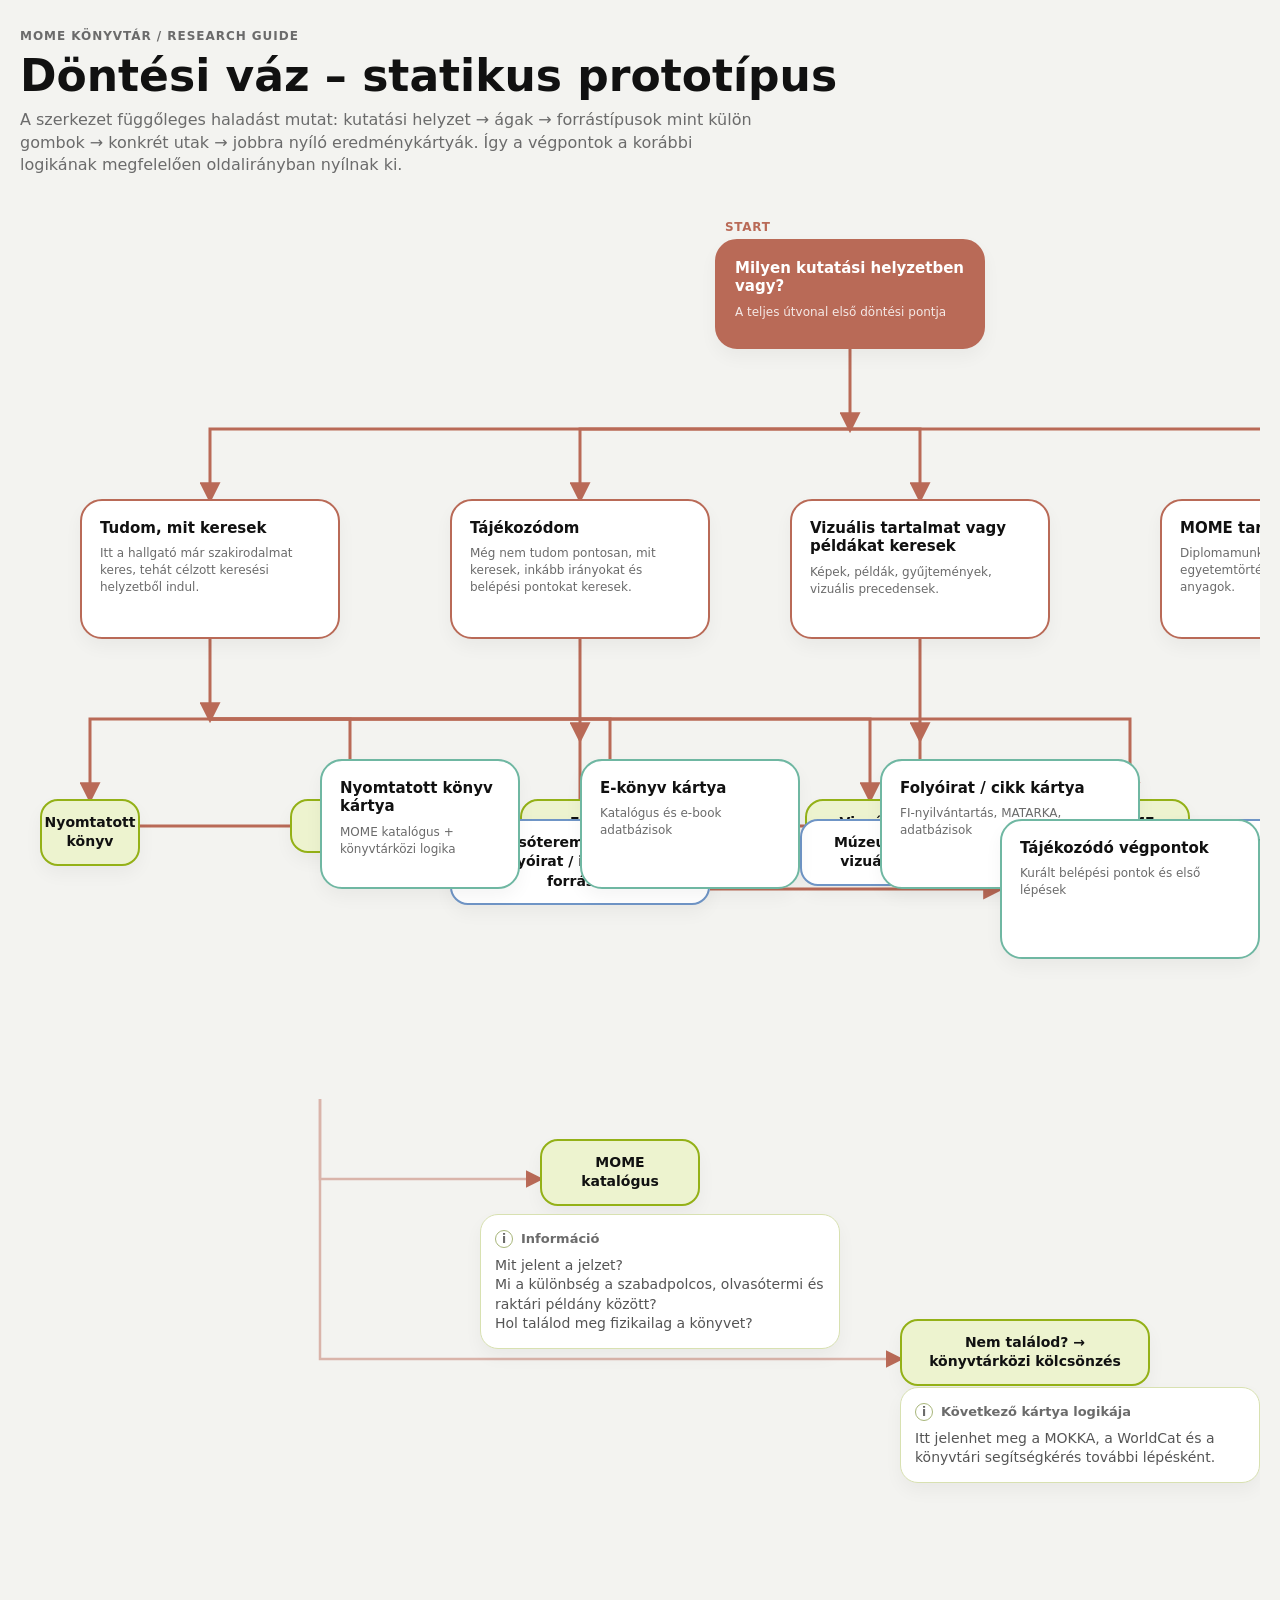
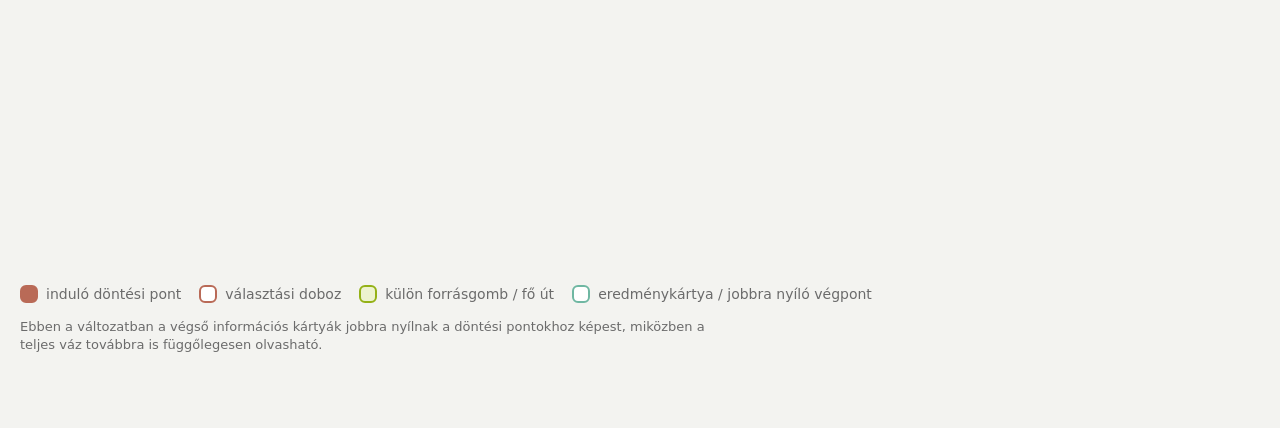
==== commit e145f4f0: "Refine decision map styling with portfolio-like rounded corners and equal-height decision buttons" ====
--- a/mome-research-guide/decision-map.html
+++ b/mome-research-guide/decision-map.html
@@ -16,8 +16,9 @@
       --accent-soft: #edf3cf;
       --result: #6fb7a2;
       --group: #6f95c6;
-      --shadow: 0 10px 24px rgba(0,0,0,.05);
-      --radius: 18px;
+      --shadow: 0 8px 18px rgba(0,0,0,.045);
+      --radius: 22px;
+      --pill-radius: 18px;
     }
     * { box-sizing: border-box; }
     body {
@@ -70,8 +71,8 @@
     .node {
       position: absolute;
       background: var(--surface);
-      border: 3px solid var(--line);
-      border-radius: 18px;
+      border: 2px solid var(--line);
+      border-radius: var(--radius);
       box-shadow: var(--shadow);
       padding: 18px 18px 16px;
     }
@@ -107,12 +108,16 @@
       position: absolute;
       background: #fff;
       border: 2px solid var(--line);
-      border-radius: 999px;
+      border-radius: var(--pill-radius);
+      min-height: 54px;
       padding: 12px 16px;
       box-shadow: var(--shadow);
       font-size: 14px;
       font-weight: 600;
       text-align: center;
+      display: flex;
+      align-items: center;
+      justify-content: center;
     }
     .choice--accent {
       border-color: #94b117;
@@ -124,8 +129,8 @@
     .panel-note {
       position: absolute;
       background: #fff;
-      border: 2px solid #d8e1b1;
-      border-radius: 16px;
+      border: 1.5px solid #d8e1b1;
+      border-radius: 18px;
       padding: 14px;
       color: #555;
       font-size: 14px;
@@ -207,11 +212,11 @@
           <path d="M190 520 L850 520 L850 600" stroke="#b96a57" stroke-width="3" fill="none" marker-end="url(#arrow)"/>
           <path d="M190 520 L1110 520 L1110 600" stroke="#b96a57" stroke-width="3" fill="none" marker-end="url(#arrow)"/>
 
-          <path d="M120 626 L300 626" stroke="#b96a57" stroke-width="3" fill="none" marker-end="url(#arrow)"/>
-          <path d="M390 626 L560 626" stroke="#b96a57" stroke-width="3" fill="none" marker-end="url(#arrow)"/>
-          <path d="M680 626 L860 626" stroke="#b96a57" stroke-width="3" fill="none" marker-end="url(#arrow)"/>
-          <path d="M920 626 L1160 626" stroke="#b96a57" stroke-width="3" fill="none" marker-end="url(#arrow)"/>
-          <path d="M1180 626 L1480 626" stroke="#b96a57" stroke-width="3" fill="none" marker-end="url(#arrow)"/>
+          <path d="M120 627 L300 627" stroke="#b96a57" stroke-width="3" fill="none" marker-end="url(#arrow)"/>
+          <path d="M390 627 L560 627" stroke="#b96a57" stroke-width="3" fill="none" marker-end="url(#arrow)"/>
+          <path d="M680 627 L860 627" stroke="#b96a57" stroke-width="3" fill="none" marker-end="url(#arrow)"/>
+          <path d="M920 627 L1160 627" stroke="#b96a57" stroke-width="3" fill="none" marker-end="url(#arrow)"/>
+          <path d="M1180 627 L1480 627" stroke="#b96a57" stroke-width="3" fill="none" marker-end="url(#arrow)"/>
 
           <path d="M560 440 L560 540" stroke="#b96a57" stroke-width="3" fill="none" marker-end="url(#arrow)"/>
           <path d="M560 540 L560 620" stroke="#b96a57" stroke-width="3" fill="none" marker-end="url(#arrow)"/>
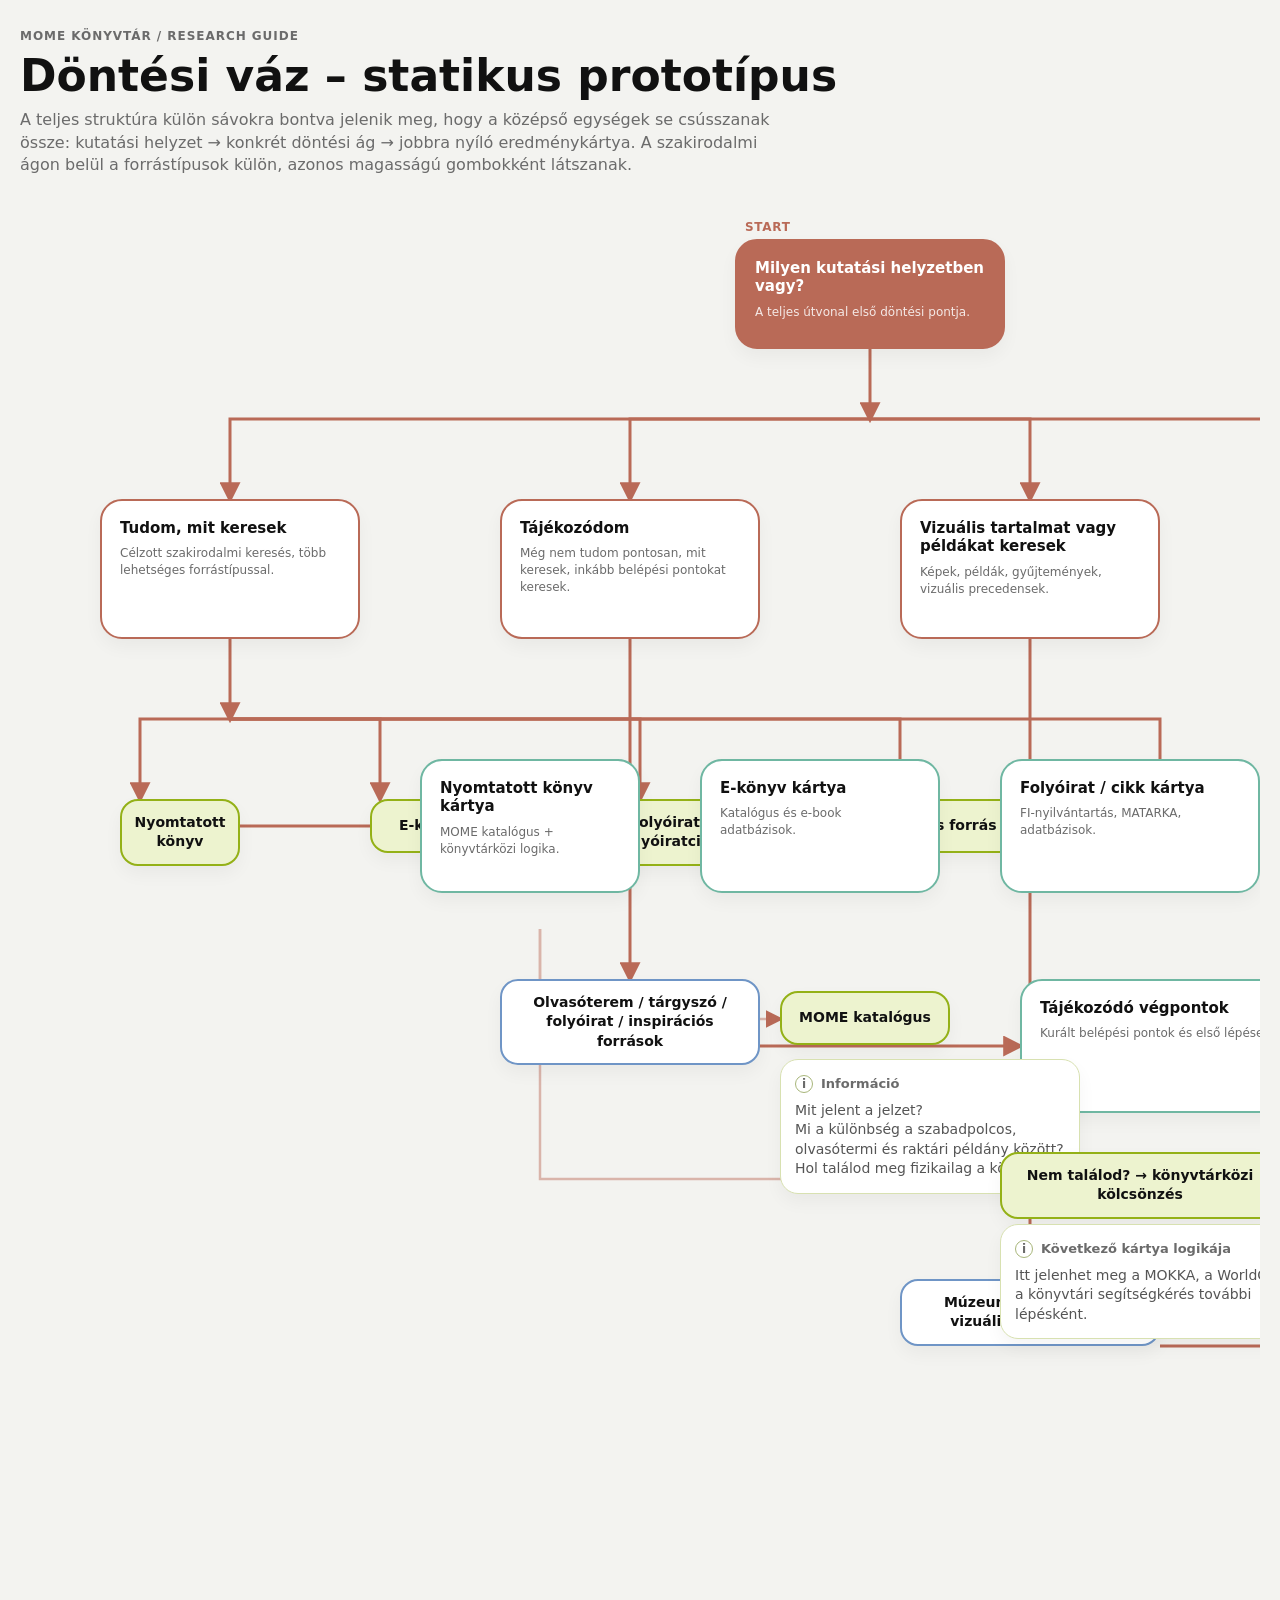
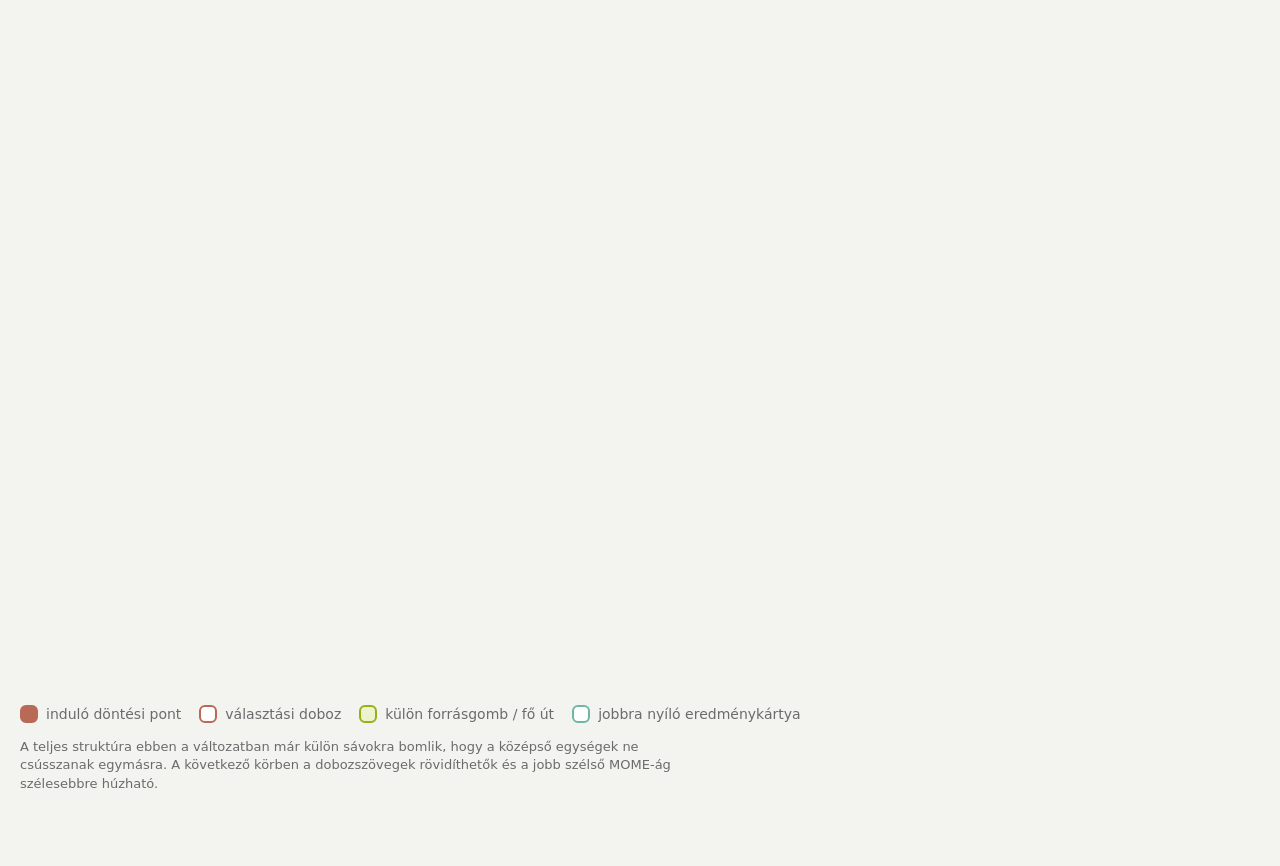
==== commit 4ed28196: "Restructure decision map into non-overlapping vertical lanes" ====
--- a/mome-research-guide/decision-map.html
+++ b/mome-research-guide/decision-map.html
@@ -11,7 +11,6 @@
       --text: #111111;
       --muted: #6b6b6b;
       --line: #b96a57;
-      --line-soft: #d9b4aa;
       --accent: #c2d74c;
       --accent-soft: #edf3cf;
       --result: #6fb7a2;
@@ -28,284 +27,179 @@
       font-family: system-ui, -apple-system, BlinkMacSystemFont, "Segoe UI", Roboto, Helvetica, Arial, sans-serif;
       line-height: 1.4;
     }
-    .wrap {
-      max-width: 1700px;
-      margin: 0 auto;
-      padding: 28px 20px 60px;
-    }
-    .eyebrow {
-      margin: 0 0 8px;
-      font-size: 12px;
-      text-transform: uppercase;
-      letter-spacing: .08em;
-      color: var(--muted);
-      font-weight: 700;
-    }
-    h1 {
-      margin: 0 0 10px;
-      font-size: clamp(28px, 4vw, 44px);
-      line-height: 1.06;
-    }
-    .lead {
-      max-width: 72ch;
-      margin: 0 0 22px;
-      color: var(--muted);
-    }
-    .board {
-      overflow-x: auto;
-      padding-bottom: 28px;
-    }
-    .canvas {
-      position: relative;
-      width: 1660px;
-      height: 1640px;
-      margin: 0 auto;
-    }
-    svg.lines {
-      position: absolute;
-      inset: 0;
-      width: 100%;
-      height: 100%;
-      pointer-events: none;
-    }
+    .wrap { max-width: 1740px; margin: 0 auto; padding: 28px 20px 60px; }
+    .eyebrow { margin: 0 0 8px; font-size: 12px; text-transform: uppercase; letter-spacing: .08em; color: var(--muted); font-weight: 700; }
+    h1 { margin: 0 0 10px; font-size: clamp(28px, 4vw, 44px); line-height: 1.06; }
+    .lead { max-width: 76ch; margin: 0 0 22px; color: var(--muted); }
+    .board { overflow-x: auto; padding-bottom: 28px; }
+    .canvas { position: relative; width: 1700px; height: 2060px; margin: 0 auto; }
+    svg.lines { position: absolute; inset: 0; width: 100%; height: 100%; pointer-events: none; }
     .node {
-      position: absolute;
-      background: var(--surface);
-      border: 2px solid var(--line);
-      border-radius: var(--radius);
-      box-shadow: var(--shadow);
-      padding: 18px 18px 16px;
-    }
-    .node--start {
-      background: var(--line);
-      color: #fff;
-    }
+      position: absolute; background: var(--surface); border: 2px solid var(--line);
+      border-radius: var(--radius); box-shadow: var(--shadow); padding: 18px 18px 16px;
+    }
+    .node--start { background: var(--line); color: #fff; }
     .node--group { border-color: var(--group); }
     .node--result { border-color: var(--result); }
-    .node-title {
-      margin: 0;
-      font-size: 15px;
-      line-height: 1.25;
-      font-weight: 700;
-    }
-    .node-sub {
-      margin: 8px 0 0;
-      font-size: 12px;
-      color: var(--muted);
-    }
+    .node-title { margin: 0; font-size: 15px; line-height: 1.25; font-weight: 700; }
+    .node-sub { margin: 8px 0 0; font-size: 12px; color: var(--muted); }
     .node--start .node-sub { color: rgba(255,255,255,.85); }
     .badge {
-      position: absolute;
-      top: -22px;
-      left: 8px;
-      font-size: 12px;
-      font-weight: 700;
-      letter-spacing: .06em;
-      text-transform: uppercase;
-      color: var(--line);
+      position: absolute; top: -22px; left: 8px; font-size: 12px; font-weight: 700;
+      letter-spacing: .06em; text-transform: uppercase; color: var(--line);
     }
     .choice {
-      position: absolute;
-      background: #fff;
-      border: 2px solid var(--line);
-      border-radius: var(--pill-radius);
-      min-height: 54px;
-      padding: 12px 16px;
-      box-shadow: var(--shadow);
-      font-size: 14px;
-      font-weight: 600;
-      text-align: center;
-      display: flex;
-      align-items: center;
-      justify-content: center;
-    }
-    .choice--accent {
-      border-color: #94b117;
-      background: var(--accent-soft);
-    }
-    .choice--group {
-      border-color: var(--group);
-    }
+      position: absolute; background: #fff; border: 2px solid var(--line); border-radius: var(--pill-radius);
+      min-height: 54px; padding: 12px 16px; box-shadow: var(--shadow); font-size: 14px; font-weight: 600;
+      text-align: center; display: flex; align-items: center; justify-content: center;
+    }
+    .choice--accent { border-color: #94b117; background: var(--accent-soft); }
+    .choice--group { border-color: var(--group); }
     .panel-note {
-      position: absolute;
-      background: #fff;
-      border: 1.5px solid #d8e1b1;
-      border-radius: 18px;
-      padding: 14px;
-      color: #555;
-      font-size: 14px;
-      box-shadow: var(--shadow);
+      position: absolute; background: #fff; border: 1.5px solid #d8e1b1; border-radius: 18px;
+      padding: 14px; color: #555; font-size: 14px; box-shadow: var(--shadow);
     }
     .panel-note .head {
-      display: inline-flex;
-      align-items: center;
-      gap: 8px;
-      margin-bottom: 8px;
-      color: var(--muted);
-      font-weight: 600;
-      font-size: 13px;
+      display: inline-flex; align-items: center; gap: 8px; margin-bottom: 8px; color: var(--muted);
+      font-weight: 600; font-size: 13px;
     }
     .icon {
-      display: inline-flex;
-      align-items: center;
-      justify-content: center;
-      width: 18px;
-      height: 18px;
-      border-radius: 50%;
-      border: 1px solid #a8b67a;
-      font-size: 12px;
-      line-height: 1;
-    }
-    .legend {
-      display: flex;
-      flex-wrap: wrap;
-      gap: 14px 18px;
-      margin-top: 18px;
-      color: var(--muted);
-      font-size: 14px;
-    }
+      display: inline-flex; align-items: center; justify-content: center; width: 18px; height: 18px;
+      border-radius: 50%; border: 1px solid #a8b67a; font-size: 12px; line-height: 1;
+    }
+    .legend { display: flex; flex-wrap: wrap; gap: 14px 18px; margin-top: 18px; color: var(--muted); font-size: 14px; }
     .legend-item { display: inline-flex; align-items: center; gap: 8px; }
-    .legend-swatch {
-      width: 18px;
-      height: 18px;
-      border-radius: 6px;
-      border: 2px solid var(--line);
-      background: var(--surface);
-    }
+    .legend-swatch { width: 18px; height: 18px; border-radius: 6px; border: 2px solid var(--line); background: var(--surface); }
     .legend-swatch.start { background: var(--line); }
     .legend-swatch.group { border-color: var(--group); }
     .legend-swatch.result { border-color: var(--result); }
     .legend-swatch.accent { border-color: #94b117; background: var(--accent-soft); }
-    .footnote {
-      margin-top: 14px;
-      font-size: 13px;
-      color: var(--muted);
-      max-width: 84ch;
-    }
+    .footnote { margin-top: 14px; font-size: 13px; color: var(--muted); max-width: 84ch; }
   </style>
 </head>
 <body>
   <div class="wrap">
     <p class="eyebrow">MOME Könyvtár / Research Guide</p>
     <h1>Döntési váz – statikus prototípus</h1>
-    <p class="lead">A szerkezet függőleges haladást mutat: kutatási helyzet → ágak → forrástípusok mint külön gombok → konkrét utak → jobbra nyíló eredménykártyák. Így a végpontok a korábbi logikának megfelelően oldalirányban nyílnak ki.</p>
+    <p class="lead">A teljes struktúra külön sávokra bontva jelenik meg, hogy a középső egységek se csússzanak össze: kutatási helyzet → konkrét döntési ág → jobbra nyíló eredménykártya. A szakirodalmi ágon belül a forrástípusok külön, azonos magasságú gombokként látszanak.</p>
 
     <div class="board">
       <div class="canvas">
-        <svg class="lines" viewBox="0 0 1660 1640" xmlns="http://www.w3.org/2000/svg" aria-hidden="true">
+        <svg class="lines" viewBox="0 0 1700 2060" xmlns="http://www.w3.org/2000/svg" aria-hidden="true">
           <defs>
             <marker id="arrow" viewBox="0 0 10 10" refX="8" refY="5" markerWidth="7" markerHeight="7" orient="auto-start-reverse">
               <path d="M 0 0 L 10 5 L 0 10 z" fill="#b96a57" />
             </marker>
           </defs>
-
-          <path d="M830 150 L830 230" stroke="#b96a57" stroke-width="3" fill="none" marker-end="url(#arrow)"/>
-          <path d="M830 230 L190 230 L190 300" stroke="#b96a57" stroke-width="3" fill="none" marker-end="url(#arrow)"/>
-          <path d="M830 230 L560 230 L560 300" stroke="#b96a57" stroke-width="3" fill="none" marker-end="url(#arrow)"/>
-          <path d="M830 230 L900 230 L900 300" stroke="#b96a57" stroke-width="3" fill="none" marker-end="url(#arrow)"/>
-          <path d="M830 230 L1270 230 L1270 300" stroke="#b96a57" stroke-width="3" fill="none" marker-end="url(#arrow)"/>
-
-          <path d="M190 440 L190 520" stroke="#b96a57" stroke-width="3" fill="none" marker-end="url(#arrow)"/>
-          <path d="M190 520 L70 520 L70 600" stroke="#b96a57" stroke-width="3" fill="none" marker-end="url(#arrow)"/>
-          <path d="M190 520 L330 520 L330 600" stroke="#b96a57" stroke-width="3" fill="none" marker-end="url(#arrow)"/>
-          <path d="M190 520 L590 520 L590 600" stroke="#b96a57" stroke-width="3" fill="none" marker-end="url(#arrow)"/>
-          <path d="M190 520 L850 520 L850 600" stroke="#b96a57" stroke-width="3" fill="none" marker-end="url(#arrow)"/>
-          <path d="M190 520 L1110 520 L1110 600" stroke="#b96a57" stroke-width="3" fill="none" marker-end="url(#arrow)"/>
-
-          <path d="M120 627 L300 627" stroke="#b96a57" stroke-width="3" fill="none" marker-end="url(#arrow)"/>
-          <path d="M390 627 L560 627" stroke="#b96a57" stroke-width="3" fill="none" marker-end="url(#arrow)"/>
-          <path d="M680 627 L860 627" stroke="#b96a57" stroke-width="3" fill="none" marker-end="url(#arrow)"/>
-          <path d="M920 627 L1160 627" stroke="#b96a57" stroke-width="3" fill="none" marker-end="url(#arrow)"/>
-          <path d="M1180 627 L1480 627" stroke="#b96a57" stroke-width="3" fill="none" marker-end="url(#arrow)"/>
-
-          <path d="M560 440 L560 540" stroke="#b96a57" stroke-width="3" fill="none" marker-end="url(#arrow)"/>
-          <path d="M560 540 L560 620" stroke="#b96a57" stroke-width="3" fill="none" marker-end="url(#arrow)"/>
-          <path d="M690 690 L980 690" stroke="#b96a57" stroke-width="3" fill="none" marker-end="url(#arrow)"/>
-
-          <path d="M900 440 L900 540" stroke="#b96a57" stroke-width="3" fill="none" marker-end="url(#arrow)"/>
-          <path d="M900 540 L900 620" stroke="#b96a57" stroke-width="3" fill="none" marker-end="url(#arrow)"/>
-          <path d="M1020 690 L1270 690" stroke="#b96a57" stroke-width="3" fill="none" marker-end="url(#arrow)"/>
-
-          <path d="M1270 440 L1270 540" stroke="#b96a57" stroke-width="3" fill="none" marker-end="url(#arrow)"/>
-          <path d="M1270 540 L1270 620" stroke="#b96a57" stroke-width="3" fill="none" marker-end="url(#arrow)"/>
-          <path d="M1400 690 L1570 690" stroke="#b96a57" stroke-width="3" fill="none" marker-end="url(#arrow)"/>
-
-          <path d="M300 900 L300 980 L520 980" stroke="#d9b4aa" stroke-width="2.5" fill="none" marker-end="url(#arrow)"/>
-          <path d="M300 900 L300 1160 L880 1160" stroke="#d9b4aa" stroke-width="2.5" fill="none" marker-end="url(#arrow)"/>
+          <path d="M850 150 L850 220" stroke="#b96a57" stroke-width="3" fill="none" marker-end="url(#arrow)"/>
+          <path d="M850 220 L210 220 L210 300" stroke="#b96a57" stroke-width="3" fill="none" marker-end="url(#arrow)"/>
+          <path d="M850 220 L610 220 L610 300" stroke="#b96a57" stroke-width="3" fill="none" marker-end="url(#arrow)"/>
+          <path d="M850 220 L1010 220 L1010 300" stroke="#b96a57" stroke-width="3" fill="none" marker-end="url(#arrow)"/>
+          <path d="M850 220 L1410 220 L1410 300" stroke="#b96a57" stroke-width="3" fill="none" marker-end="url(#arrow)"/>
+
+          <path d="M210 440 L210 520" stroke="#b96a57" stroke-width="3" fill="none" marker-end="url(#arrow)"/>
+          <path d="M210 520 L120 520 L120 600" stroke="#b96a57" stroke-width="3" fill="none" marker-end="url(#arrow)"/>
+          <path d="M210 520 L360 520 L360 600" stroke="#b96a57" stroke-width="3" fill="none" marker-end="url(#arrow)"/>
+          <path d="M210 520 L620 520 L620 600" stroke="#b96a57" stroke-width="3" fill="none" marker-end="url(#arrow)"/>
+          <path d="M210 520 L880 520 L880 600" stroke="#b96a57" stroke-width="3" fill="none" marker-end="url(#arrow)"/>
+          <path d="M210 520 L1140 520 L1140 600" stroke="#b96a57" stroke-width="3" fill="none" marker-end="url(#arrow)"/>
+          <path d="M220 627 L400 627" stroke="#b96a57" stroke-width="3" fill="none" marker-end="url(#arrow)"/>
+          <path d="M470 627 L680 627" stroke="#b96a57" stroke-width="3" fill="none" marker-end="url(#arrow)"/>
+          <path d="M740 627 L980 627" stroke="#b96a57" stroke-width="3" fill="none" marker-end="url(#arrow)"/>
+          <path d="M1000 627 L1260 627" stroke="#b96a57" stroke-width="3" fill="none" marker-end="url(#arrow)"/>
+          <path d="M1260 627 L1540 627" stroke="#b96a57" stroke-width="3" fill="none" marker-end="url(#arrow)"/>
+
+          <path d="M610 440 L610 780" stroke="#b96a57" stroke-width="3" fill="none" marker-end="url(#arrow)"/>
+          <path d="M740 847 L1000 847" stroke="#b96a57" stroke-width="3" fill="none" marker-end="url(#arrow)"/>
+
+          <path d="M1010 440 L1010 1080" stroke="#b96a57" stroke-width="3" fill="none" marker-end="url(#arrow)"/>
+          <path d="M1140 1147 L1380 1147" stroke="#b96a57" stroke-width="3" fill="none" marker-end="url(#arrow)"/>
+
+          <path d="M1410 440 L1410 1380" stroke="#b96a57" stroke-width="3" fill="none" marker-end="url(#arrow)"/>
+          <path d="M1540 1447 L1620 1447" stroke="#b96a57" stroke-width="3" fill="none" marker-end="url(#arrow)"/>
+
+          <path d="M520 730 L520 820" stroke="#d9b4aa" stroke-width="2.5" fill="none" marker-end="url(#arrow)"/>
+          <path d="M520 820 L760 820" stroke="#d9b4aa" stroke-width="2.5" fill="none" marker-end="url(#arrow)"/>
+          <path d="M520 730 L520 980 L980 980" stroke="#d9b4aa" stroke-width="2.5" fill="none" marker-end="url(#arrow)"/>
         </svg>
 
-        <div class="node node--start" style="left:695px; top:40px; width:270px; height:110px;">
+        <div class="node node--start" style="left:715px; top:40px; width:270px; height:110px;">
           <div class="badge">Start</div>
           <p class="node-title">Milyen kutatási helyzetben vagy?</p>
-          <p class="node-sub">A teljes útvonal első döntési pontja</p>
-        </div>
-
-        <div class="node" style="left:60px; top:300px; width:260px; height:140px;">
+          <p class="node-sub">A teljes útvonal első döntési pontja.</p>
+        </div>
+
+        <div class="node" style="left:80px; top:300px; width:260px; height:140px;">
           <p class="node-title">Tudom, mit keresek</p>
-          <p class="node-sub">Itt a hallgató már szakirodalmat keres, tehát célzott keresési helyzetből indul.</p>
-        </div>
-
-        <div class="node" style="left:430px; top:300px; width:260px; height:140px;">
+          <p class="node-sub">Célzott szakirodalmi keresés, több lehetséges forrástípussal.</p>
+        </div>
+        <div class="node" style="left:480px; top:300px; width:260px; height:140px;">
           <p class="node-title">Tájékozódom</p>
-          <p class="node-sub">Még nem tudom pontosan, mit keresek, inkább irányokat és belépési pontokat keresek.</p>
-        </div>
-
-        <div class="node" style="left:770px; top:300px; width:260px; height:140px;">
+          <p class="node-sub">Még nem tudom pontosan, mit keresek, inkább belépési pontokat keresek.</p>
+        </div>
+        <div class="node" style="left:880px; top:300px; width:260px; height:140px;">
           <p class="node-title">Vizuális tartalmat vagy példákat keresek</p>
           <p class="node-sub">Képek, példák, gyűjtemények, vizuális precedensek.</p>
         </div>
-
-        <div class="node" style="left:1140px; top:300px; width:260px; height:140px;">
+        <div class="node" style="left:1280px; top:300px; width:260px; height:140px;">
           <p class="node-title">MOME tartalmat keresek</p>
           <p class="node-sub">Diplomamunkák, doktori művek, egyetemtörténeti és levéltári anyagok.</p>
         </div>
 
-        <div class="choice choice--accent" style="left:20px; top:600px; width:100px;">Nyomtatott könyv</div>
-        <div class="choice choice--accent" style="left:270px; top:600px; width:120px;">E-könyv</div>
-        <div class="choice choice--accent" style="left:500px; top:600px; width:180px;">Folyóirat / folyóiratcikk</div>
-        <div class="choice choice--accent" style="left:785px; top:600px; width:130px;">Vizuális forrás</div>
-        <div class="choice choice--accent" style="left:1050px; top:600px; width:120px;">MOME tartalom</div>
-
-        <div class="choice choice--group" style="left:430px; top:620px; width:260px;">Olvasóterem / tárgyszó / folyóirat / inspirációs források</div>
-        <div class="choice choice--group" style="left:780px; top:620px; width:240px;">Múzeumi és egyetemi vizuális adatbázisok</div>
-        <div class="choice choice--group" style="left:1140px; top:620px; width:260px;">Diploma / doktori / egyetemtörténet / levéltár</div>
-
-        <div class="node node--result" style="left:300px; top:560px; width:200px; height:130px;">
+        <div class="choice choice--accent" style="left:100px; top:600px; width:120px;">Nyomtatott könyv</div>
+        <div class="choice choice--accent" style="left:350px; top:600px; width:120px;">E-könyv</div>
+        <div class="choice choice--accent" style="left:560px; top:600px; width:180px;">Folyóirat / folyóiratcikk</div>
+        <div class="choice choice--accent" style="left:840px; top:600px; width:160px;">Vizuális forrás</div>
+        <div class="choice choice--accent" style="left:1080px; top:600px; width:180px;">MOME tartalom</div>
+
+        <div class="node node--result" style="left:400px; top:560px; width:220px; height:134px;">
           <p class="node-title">Nyomtatott könyv kártya</p>
-          <p class="node-sub">MOME katalógus + könyvtárközi logika</p>
-        </div>
-        <div class="node node--result" style="left:560px; top:560px; width:220px; height:130px;">
+          <p class="node-sub">MOME katalógus + könyvtárközi logika.</p>
+        </div>
+        <div class="node node--result" style="left:680px; top:560px; width:240px; height:134px;">
           <p class="node-title">E-könyv kártya</p>
-          <p class="node-sub">Katalógus és e-book adatbázisok</p>
-        </div>
-        <div class="node node--result" style="left:860px; top:560px; width:260px; height:130px;">
+          <p class="node-sub">Katalógus és e-book adatbázisok.</p>
+        </div>
+        <div class="node node--result" style="left:980px; top:560px; width:260px; height:134px;">
           <p class="node-title">Folyóirat / cikk kártya</p>
-          <p class="node-sub">FI-nyilvántartás, MATARKA, adatbázisok</p>
-        </div>
-        <div class="node node--result" style="left:980px; top:620px; width:260px; height:140px;">
+          <p class="node-sub">FI-nyilvántartás, MATARKA, adatbázisok.</p>
+        </div>
+        <div class="node node--result" style="left:1260px; top:560px; width:260px; height:134px;">
+          <p class="node-title">Vizuális forrás kártya</p>
+          <p class="node-sub">Gyűjtemények + hivatkozási segítség.</p>
+        </div>
+        <div class="node node--result" style="left:1540px; top:560px; width:140px; height:134px;">
+          <p class="node-title">MOME tartalom kártya</p>
+          <p class="node-sub">Intézményi tartalom.</p>
+        </div>
+
+        <div class="choice choice--group" style="left:480px; top:780px; width:260px;">Olvasóterem / tárgyszó / folyóirat / inspirációs források</div>
+        <div class="node node--result" style="left:1000px; top:780px; width:280px; height:134px;">
           <p class="node-title">Tájékozódó végpontok</p>
-          <p class="node-sub">Kurált belépési pontok és első lépések</p>
-        </div>
-        <div class="node node--result" style="left:1270px; top:620px; width:260px; height:140px;">
+          <p class="node-sub">Kurált belépési pontok és első lépések.</p>
+        </div>
+
+        <div class="choice choice--group" style="left:880px; top:1080px; width:260px;">Múzeumi és egyetemi vizuális adatbázisok</div>
+        <div class="node node--result" style="left:1380px; top:1080px; width:250px; height:134px;">
           <p class="node-title">Vizuális forrás kártya</p>
-          <p class="node-sub">Gyűjtemények + hivatkozási segítség</p>
-        </div>
-        <div class="node node--result" style="left:1570px; top:620px; width:250px; height:140px;">
-          <p class="node-title">MOME tartalom kártya</p>
-          <p class="node-sub">Intézményi tartalom és hozzáférési logika</p>
-        </div>
-
-        <div class="choice choice--accent" style="left:520px; top:940px; width:160px;">MOME katalógus</div>
-        <div class="choice choice--accent" style="left:880px; top:1120px; width:250px;">Nem találod? → könyvtárközi kölcsönzés</div>
-
-        <div class="panel-note" style="left:460px; top:1015px; width:360px;">
+          <p class="node-sub">Gyűjtemények + hivatkozási segítség.</p>
+        </div>
+
+        <div class="choice choice--group" style="left:1280px; top:1380px; width:260px;">Diploma / doktori / egyetemtörténet / levéltár</div>
+        <div class="node node--result" style="left:1620px; top:1380px; width:60px; height:134px; overflow:hidden;">
+          <p class="node-title">MOME</p>
+          <p class="node-sub">Tartalom.</p>
+        </div>
+
+        <div class="choice choice--accent" style="left:760px; top:792px; width:170px;">MOME katalógus</div>
+        <div class="panel-note" style="left:760px; top:860px; width:300px;">
           <div class="head"><span class="icon">i</span><span>Információ</span></div>
           <div>Mit jelent a jelzet?</div>
           <div>Mi a különbség a szabadpolcos, olvasótermi és raktári példány között?</div>
           <div>Hol találod meg fizikailag a könyvet?</div>
         </div>
-
-        <div class="panel-note" style="left:880px; top:1188px; width:360px;">
+        <div class="choice choice--accent" style="left:980px; top:953px; width:280px;">Nem találod? → könyvtárközi kölcsönzés</div>
+        <div class="panel-note" style="left:980px; top:1025px; width:320px;">
           <div class="head"><span class="icon">i</span><span>Következő kártya logikája</span></div>
           <div>Itt jelenhet meg a MOKKA, a WorldCat és a könyvtári segítségkérés további lépésként.</div>
         </div>
@@ -316,10 +210,10 @@
       <div class="legend-item"><span class="legend-swatch start"></span> induló döntési pont</div>
       <div class="legend-item"><span class="legend-swatch"></span> választási doboz</div>
       <div class="legend-item"><span class="legend-swatch accent"></span> külön forrásgomb / fő út</div>
-      <div class="legend-item"><span class="legend-swatch result"></span> eredménykártya / jobbra nyíló végpont</div>
+      <div class="legend-item"><span class="legend-swatch result"></span> jobbra nyíló eredménykártya</div>
     </div>
 
-    <p class="footnote">Ebben a változatban a végső információs kártyák jobbra nyílnak a döntési pontokhoz képest, miközben a teljes váz továbbra is függőlegesen olvasható.</p>
+    <p class="footnote">A teljes struktúra ebben a változatban már külön sávokra bomlik, hogy a középső egységek ne csússzanak egymásra. A következő körben a dobozszövegek rövidíthetők és a jobb szélső MOME-ág szélesebbre húzható.</p>
   </div>
 </body>
 </html>
